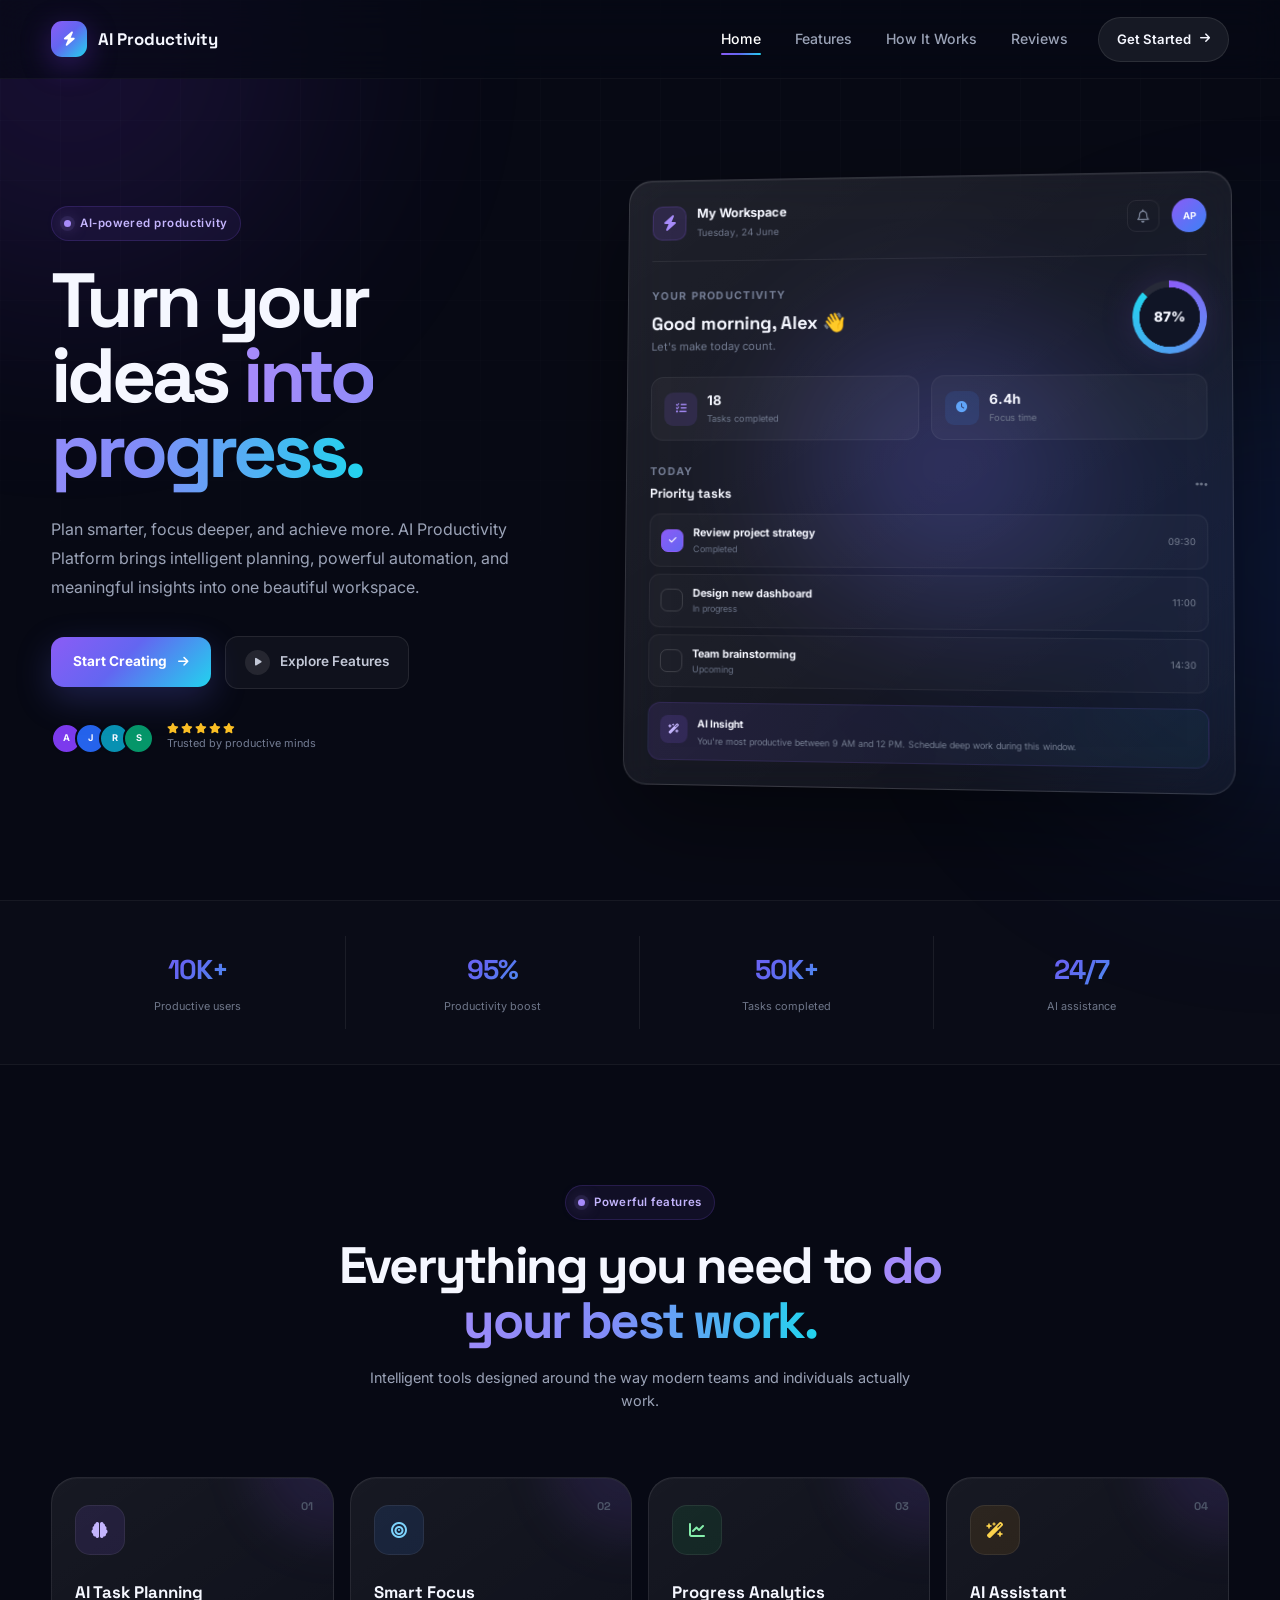
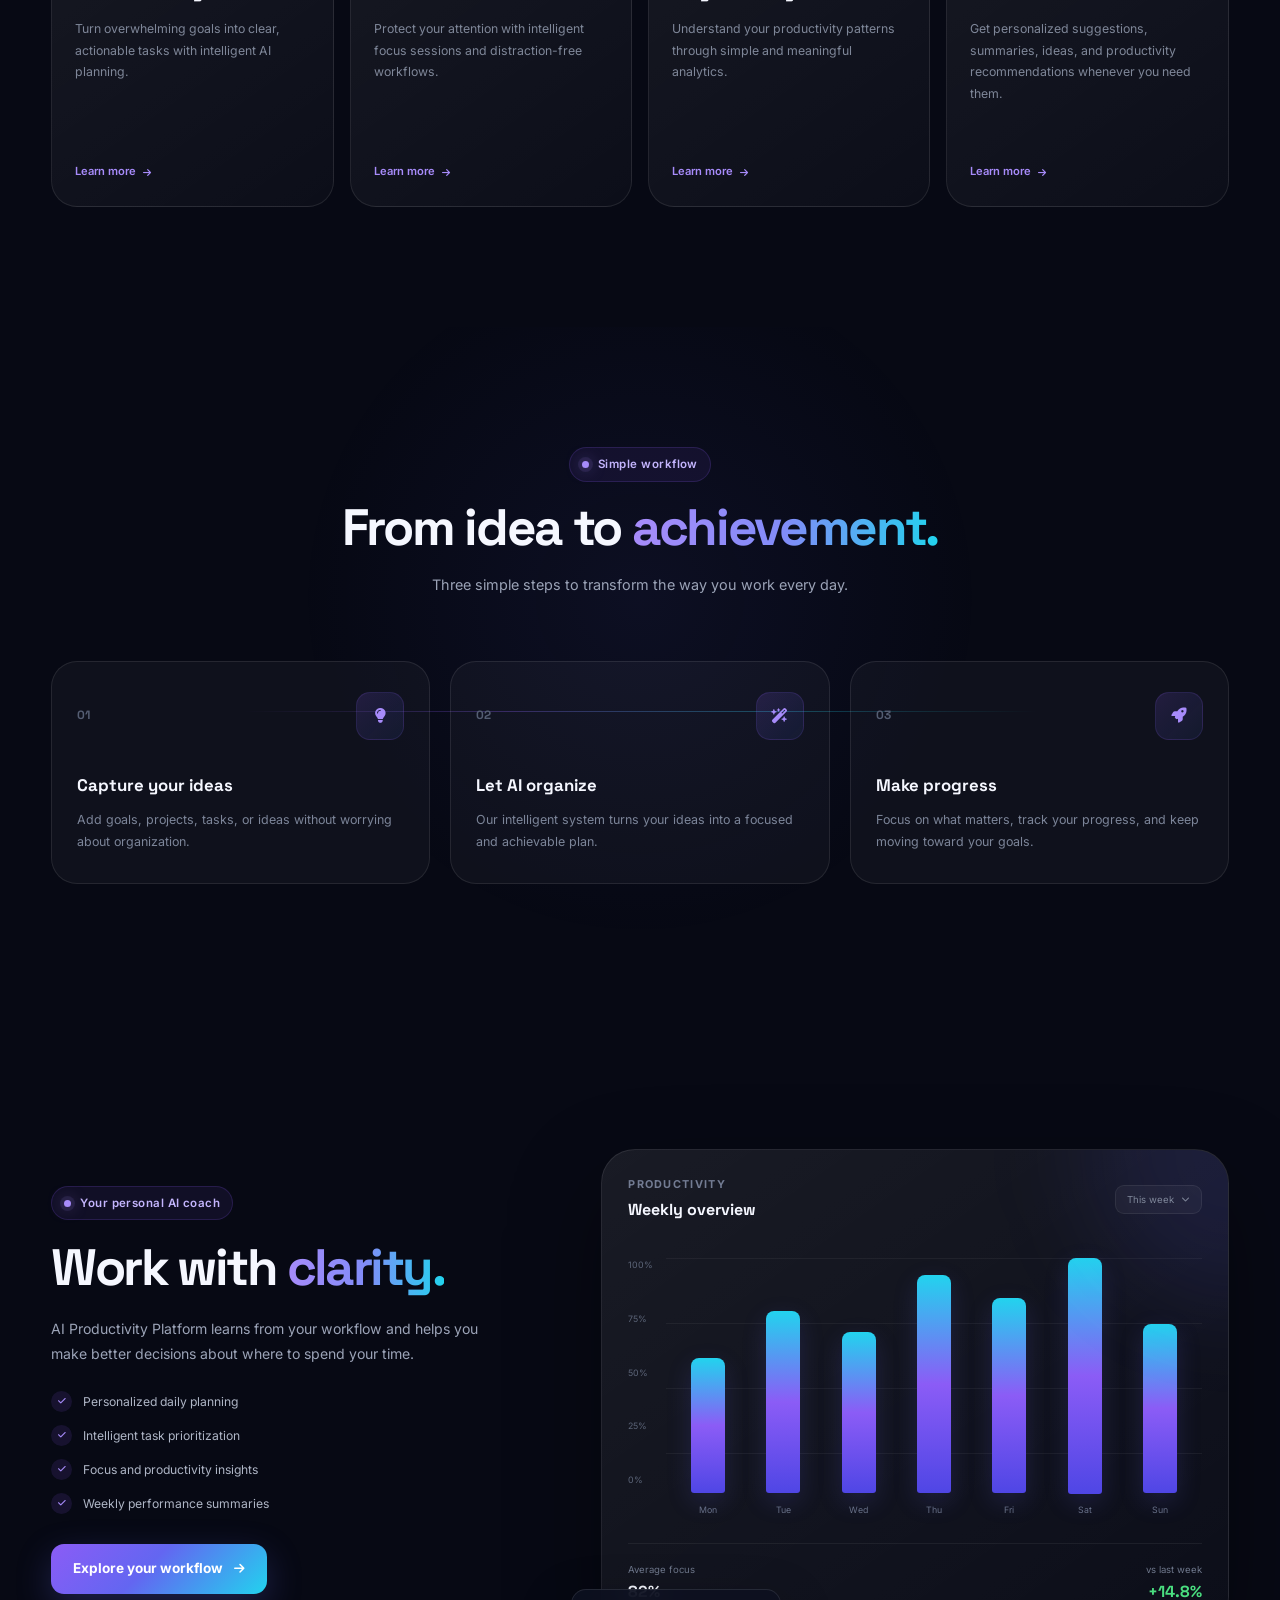
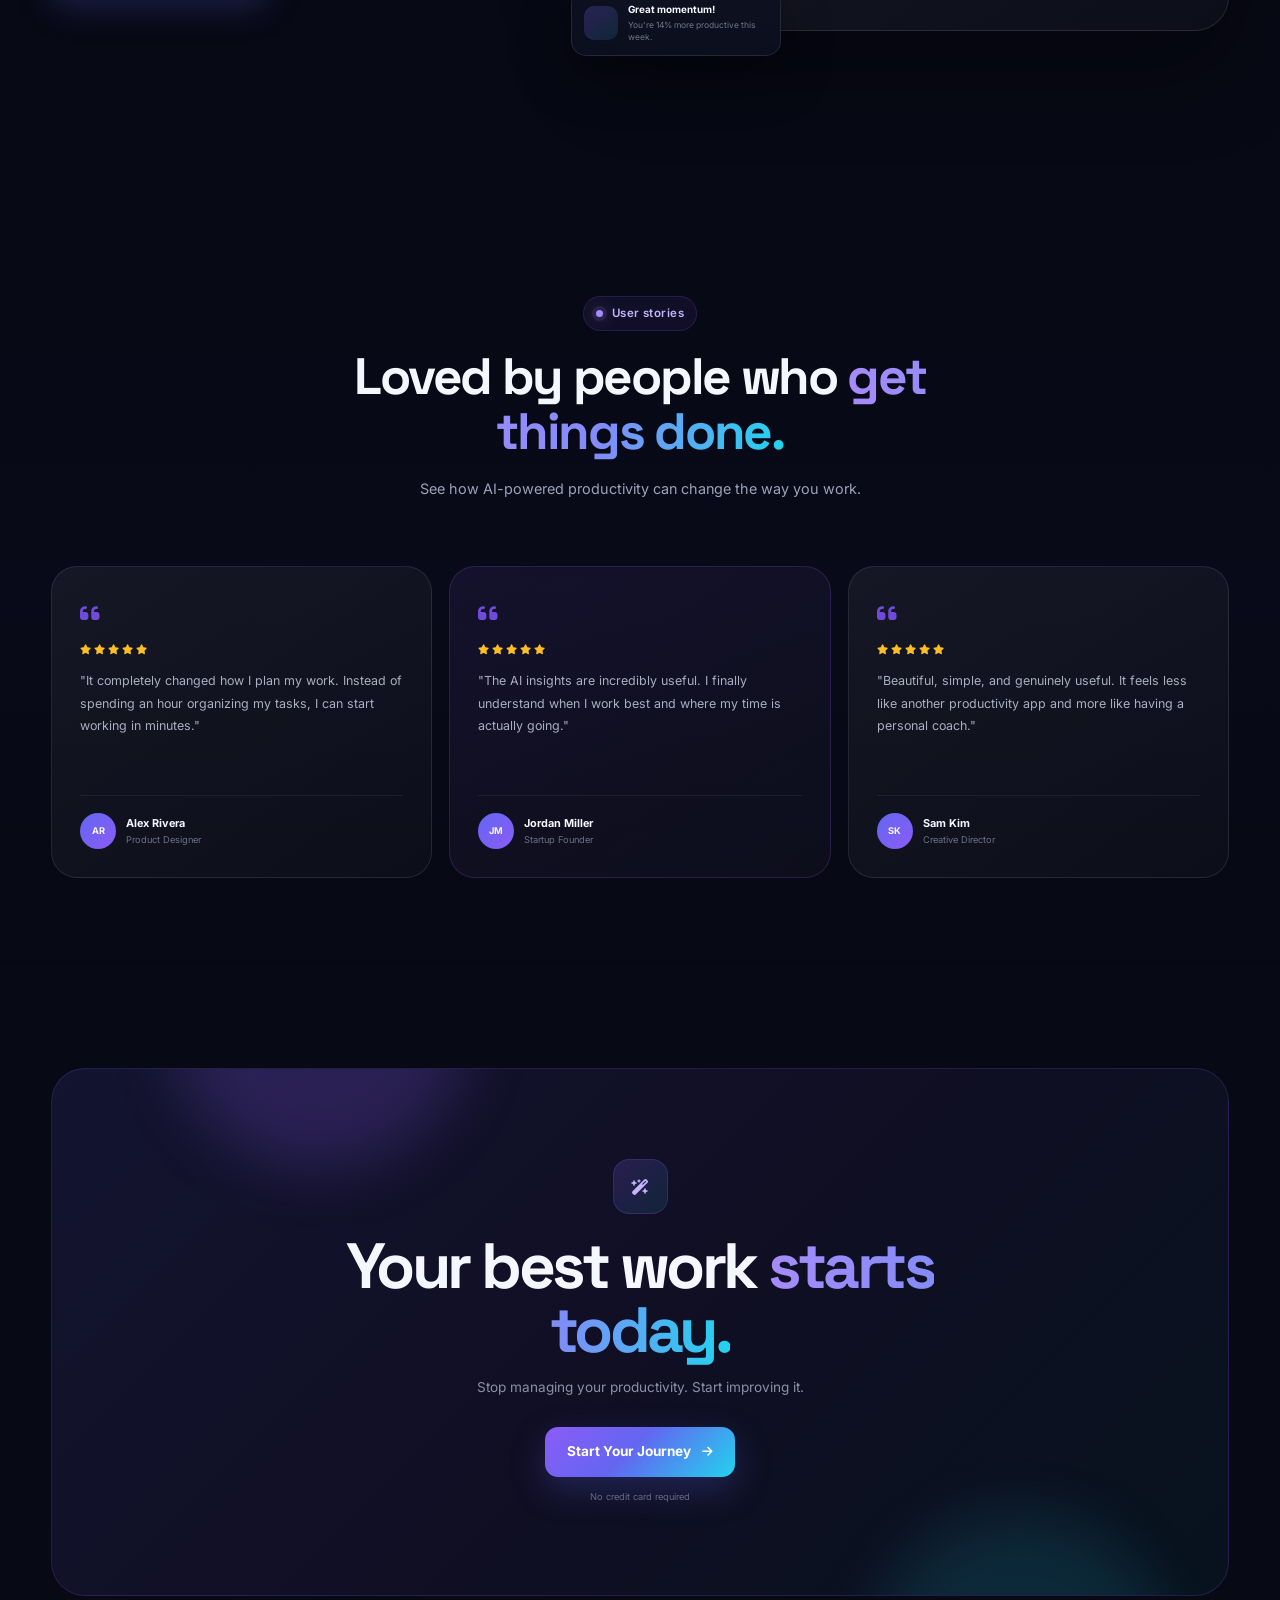
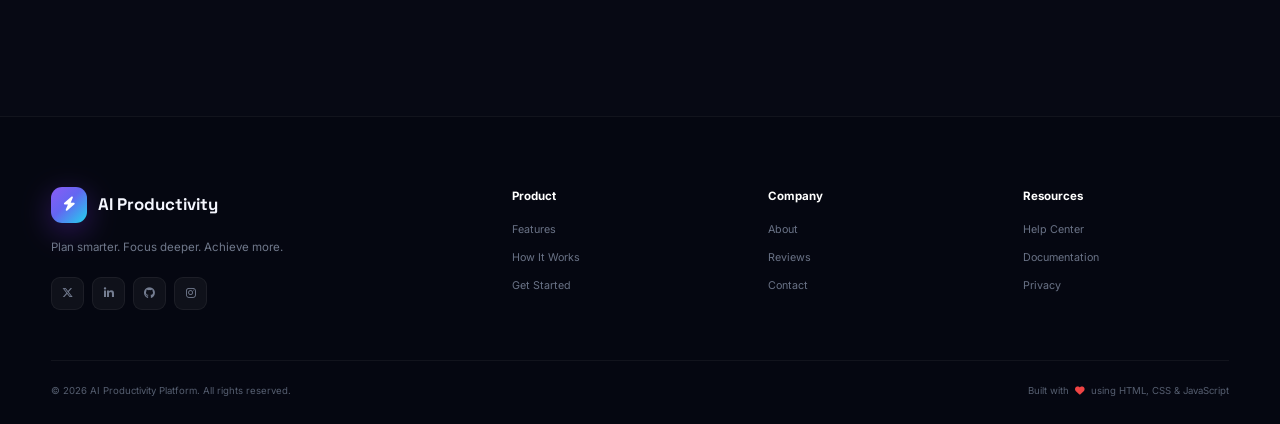
==== index.html @ 750c4e11 "Add files via upload" ====
<!DOCTYPE html>
<html lang="en">
<head>
    <meta charset="UTF-8">

    <meta name="viewport" content="width=device-width, initial-scale=1.0">

    <meta
        name="description"
        content="AI Productivity Platform — plan smarter, focus deeper, and achieve more with intelligent productivity tools."
    >

    <meta name="theme-color" content="#080b18">

    <title>AI Productivity Platform | Work Smarter</title>

    <!-- Google Font -->
    <link rel="preconnect" href="https://fonts.googleapis.com">
    <link rel="preconnect" href="https://fonts.gstatic.com" crossorigin>

    <link
        href="https://fonts.googleapis.com/css2?family=Inter:wght@400;500;600;700;800&family=Space+Grotesk:wght@400;500;600;700&display=swap"
        rel="stylesheet"
    >

    <!-- Font Awesome Icons -->
    <link
        rel="stylesheet"
        href="https://cdnjs.cloudflare.com/ajax/libs/font-awesome/6.5.2/css/all.min.css"
    >

    <!-- Main CSS -->
    <link rel="stylesheet" href="style.css">
</head>

<body>

    <!-- ============================= -->
    <!-- BACKGROUND EFFECTS -->
    <!-- ============================= -->

    <div class="background-glow glow-one"></div>
    <div class="background-glow glow-two"></div>
    <div class="background-grid"></div>


    <!-- ============================= -->
    <!-- NAVIGATION -->
    <!-- ============================= -->

    <header class="header">

        <nav class="navbar container">

            <!-- Logo -->
            <a href="#home" class="logo">
                <span class="logo-icon">
                    <i class="fa-solid fa-bolt"></i>
                </span>

                <span>AI Productivity</span>
            </a>


            <!-- Desktop Navigation -->
            <ul class="nav-links">

                <li>
                    <a href="#home" class="active">Home</a>
                </li>

                <li>
                    <a href="#features">Features</a>
                </li>

                <li>
                    <a href="#how-it-works">How It Works</a>
                </li>

                <li>
                    <a href="#reviews">Reviews</a>
                </li>

            </ul>


            <!-- Navigation Button -->
            <a href="#start" class="nav-button">
                Get Started
                <i class="fa-solid fa-arrow-right"></i>
            </a>


            <!-- Mobile Menu Button -->
            <button
                class="menu-toggle"
                id="menu-toggle"
                aria-label="Open navigation menu"
            >
                <i class="fa-solid fa-bars"></i>
            </button>

        </nav>

    </header>



    <!-- ============================= -->
    <!-- MOBILE NAVIGATION -->
    <!-- ============================= -->

    <div class="mobile-menu" id="mobile-menu">

        <a href="#home">Home</a>

        <a href="#features">Features</a>

        <a href="#how-it-works">How It Works</a>

        <a href="#reviews">Reviews</a>

        <a href="auth.html">
              Get Started
        </a>
    </div>



    <!-- ============================= -->
    <!-- MAIN CONTENT -->
    <!-- ============================= -->

    <main>


        <!-- ============================= -->
        <!-- HERO SECTION -->
        <!-- ============================= -->

        <section class="hero section" id="home">

            <div class="container hero-container">


                <!-- Hero Text -->
                <div class="hero-content">

                    <div class="eyebrow">

                        <span class="eyebrow-dot"></span>

                        AI-powered productivity

                    </div>


                    <h1>

                        Turn your ideas

                        <span class="gradient-text">
                            into progress.
                        </span>

                    </h1>


                    <p class="hero-description">

                        Plan smarter, focus deeper, and achieve more.
                        AI Productivity Platform brings intelligent planning,
                        powerful automation, and meaningful insights into
                        one beautiful workspace.

                    </p>


                    <!-- Hero Buttons -->
                    <div class="hero-buttons">

                        <a href="#start" class="primary-button">

                            Start Creating

                            <i class="fa-solid fa-arrow-right"></i>

                        </a>


                        <a href="#features" class="secondary-button">

                            <span class="play-icon">
                                <i class="fa-solid fa-play"></i>
                            </span>

                            Explore Features

                        </a>

                    </div>


                    <!-- Trust -->
                    <div class="hero-trust">

                        <div class="avatar-stack">

                            <div class="avatar avatar-one">
                                A
                            </div>

                            <div class="avatar avatar-two">
                                J
                            </div>

                            <div class="avatar avatar-three">
                                R
                            </div>

                            <div class="avatar avatar-four">
                                S
                            </div>

                        </div>


                        <div class="trust-text">

                            <div class="stars">

                                <i class="fa-solid fa-star"></i>
                                <i class="fa-solid fa-star"></i>
                                <i class="fa-solid fa-star"></i>
                                <i class="fa-solid fa-star"></i>
                                <i class="fa-solid fa-star"></i>

                            </div>

                            <span>
                                Trusted by productive minds
                            </span>

                        </div>

                    </div>

                </div>



                <!-- ============================= -->
                <!-- HERO DASHBOARD -->
                <!-- ============================= -->

                <div class="hero-visual">

                    <div class="dashboard-glow"></div>


                    <div class="dashboard-card">


                        <!-- Dashboard Top -->
                        <div class="dashboard-top">

                            <div class="dashboard-brand">

                                <div class="mini-logo">
                                    <i class="fa-solid fa-bolt"></i>
                                </div>

                                <div>

                                    <strong>
                                        My Workspace
                                    </strong>

                                    <span>
                                        Tuesday, 24 June
                                    </span>

                                </div>

                            </div>


                            <div class="dashboard-actions">

                                <button aria-label="Notifications">
                                    <i class="fa-regular fa-bell"></i>
                                </button>

                                <div class="profile-circle">
                                    AP
                                </div>

                            </div>

                        </div>



                        <!-- Dashboard Welcome -->
                        <div class="dashboard-welcome">

                            <div>

                                <span class="small-label">
                                    YOUR PRODUCTIVITY
                                </span>

                                <h3>
                                    Good morning, Alex 👋
                                </h3>

                                <p>
                                    Let's make today count.
                                </p>

                            </div>


                            <div class="productivity-score">

                                <div class="score-ring">

                                    <span>
                                        87%
                                    </span>

                                </div>

                            </div>

                        </div>



                        <!-- Dashboard Stats -->
                        <div class="dashboard-stats">

                            <div class="dashboard-stat">

                                <span class="stat-icon purple">
                                    <i class="fa-solid fa-list-check"></i>
                                </span>

                                <div>

                                    <strong>18</strong>

                                    <span>
                                        Tasks completed
                                    </span>

                                </div>

                            </div>


                            <div class="dashboard-stat">

                                <span class="stat-icon blue">
                                    <i class="fa-solid fa-clock"></i>
                                </span>

                                <div>

                                    <strong>6.4h</strong>

                                    <span>
                                        Focus time
                                    </span>

                                </div>

                            </div>

                        </div>



                        <!-- Tasks -->
                        <div class="dashboard-section-header">

                            <div>

                                <span class="small-label">
                                    TODAY
                                </span>

                                <h4>
                                    Priority tasks
                                </h4>

                            </div>

                            <button class="more-button">
                                <i class="fa-solid fa-ellipsis"></i>
                            </button>

                        </div>


                        <div class="task-list">


                            <!-- Task 1 -->
                            <div class="task-item completed">

                                <span class="task-check">
                                    <i class="fa-solid fa-check"></i>
                                </span>

                                <div class="task-info">

                                    <strong>
                                        Review project strategy
                                    </strong>

                                    <span>
                                        Completed
                                    </span>

                                </div>

                                <span class="task-time">
                                    09:30
                                </span>

                            </div>


                            <!-- Task 2 -->
                            <div class="task-item">

                                <span class="task-check">
                                    <i class="fa-solid fa-check"></i>
                                </span>

                                <div class="task-info">

                                    <strong>
                                        Design new dashboard
                                    </strong>

                                    <span>
                                        In progress
                                    </span>

                                </div>

                                <span class="task-time">
                                    11:00
                                </span>

                            </div>


                            <!-- Task 3 -->
                            <div class="task-item">

                                <span class="task-check">
                                    <i class="fa-solid fa-check"></i>
                                </span>

                                <div class="task-info">

                                    <strong>
                                        Team brainstorming
                                    </strong>

                                    <span>
                                        Upcoming
                                    </span>

                                </div>

                                <span class="task-time">
                                    14:30
                                </span>

                            </div>


                        </div>



                        <!-- AI Insight -->
                        <div class="ai-insight">

                            <div class="ai-icon">
                                <i class="fa-solid fa-wand-magic-sparkles"></i>
                            </div>

                            <div>

                                <strong>
                                    AI Insight
                                </strong>

                                <p>
                                    You're most productive between
                                    9 AM and 12 PM. Schedule deep work
                                    during this window.
                                </p>

                            </div>

                        </div>


                    </div>

                </div>

            </div>

        </section>



        <!-- ============================= -->
        <!-- STATS SECTION -->
        <!-- ============================= -->

        <section class="stats-section">

            <div class="container stats-grid">


                <div class="stat-box">

                    <strong>
                        10K+
                    </strong>

                    <span>
                        Productive users
                    </span>

                </div>


                <div class="stat-box">

                    <strong>
                        95%
                    </strong>

                    <span>
                        Productivity boost
                    </span>

                </div>


                <div class="stat-box">

                    <strong>
                        50K+
                    </strong>

                    <span>
                        Tasks completed
                    </span>

                </div>


                <div class="stat-box">

                    <strong>
                        24/7
                    </strong>

                    <span>
                        AI assistance
                    </span>

                </div>


            </div>

        </section>



        <!-- ============================= -->
        <!-- FEATURES SECTION -->
        <!-- ============================= -->

        <section class="features section" id="features">

            <div class="container">


                <!-- Section Heading -->
                <div class="section-heading">

                    <div class="eyebrow centered">

                        <span class="eyebrow-dot"></span>

                        Powerful features

                    </div>


                    <h2>
                        Everything you need to
                        <span class="gradient-text">
                            do your best work.
                        </span>
                    </h2>


                    <p>
                        Intelligent tools designed around the way
                        modern teams and individuals actually work.
                    </p>

                </div>



                <!-- Feature Cards -->
                <div class="features-grid">


                    <!-- Feature 1 -->
                    <article class="feature-card featured-card">

                        <div class="feature-number">
                            01
                        </div>

                        <div class="feature-icon purple-icon">
                            <i class="fa-solid fa-brain"></i>
                        </div>

                        <h3>
                            AI Task Planning
                        </h3>

                        <p>
                            Turn overwhelming goals into clear,
                            actionable tasks with intelligent AI
                            planning.
                        </p>

                        <a href="#start" class="feature-link">

                            Learn more

                            <i class="fa-solid fa-arrow-right"></i>

                        </a>

                    </article>



                    <!-- Feature 2 -->
                    <article class="feature-card">

                        <div class="feature-number">
                            02
                        </div>

                        <div class="feature-icon blue-icon">
                            <i class="fa-solid fa-bullseye"></i>
                        </div>

                        <h3>
                            Smart Focus
                        </h3>

                        <p>
                            Protect your attention with intelligent
                            focus sessions and distraction-free
                            workflows.
                        </p>

                        <a href="#start" class="feature-link">

                            Learn more

                            <i class="fa-solid fa-arrow-right"></i>

                        </a>

                    </article>



                    <!-- Feature 3 -->
                    <article class="feature-card">

                        <div class="feature-number">
                            03
                        </div>

                        <div class="feature-icon green-icon">
                            <i class="fa-solid fa-chart-line"></i>
                        </div>

                        <h3>
                            Progress Analytics
                        </h3>

                        <p>
                            Understand your productivity patterns
                            through simple and meaningful analytics.
                        </p>

                        <a href="#start" class="feature-link">

                            Learn more

                            <i class="fa-solid fa-arrow-right"></i>

                        </a>

                    </article>



                    <!-- Feature 4 -->
                    <article class="feature-card">

                        <div class="feature-number">
                            04
                        </div>

                        <div class="feature-icon orange-icon">
                            <i class="fa-solid fa-wand-magic-sparkles"></i>
                        </div>

                        <h3>
                            AI Assistant
                        </h3>

                        <p>
                            Get personalized suggestions, summaries,
                            ideas, and productivity recommendations
                            whenever you need them.
                        </p>

                        <a href="#start" class="feature-link">

                            Learn more

                            <i class="fa-solid fa-arrow-right"></i>

                        </a>

                    </article>


                </div>

            </div>

        </section>



        <!-- ============================= -->
        <!-- HOW IT WORKS -->
        <!-- ============================= -->

        <section class="how-it-works section" id="how-it-works">

            <div class="container">


                <div class="section-heading">

                    <div class="eyebrow centered">

                        <span class="eyebrow-dot"></span>

                        Simple workflow

                    </div>


                    <h2>
                        From idea to
                        <span class="gradient-text">
                            achievement.
                        </span>
                    </h2>


                    <p>
                        Three simple steps to transform the way
                        you work every day.
                    </p>

                </div>



                <div class="steps-grid">


                    <!-- Step 1 -->
                    <div class="step-card">

                        <div class="step-top">

                            <span class="step-number">
                                01
                            </span>

                            <div class="step-icon">
                                <i class="fa-solid fa-lightbulb"></i>
                            </div>

                        </div>

                        <h3>
                            Capture your ideas
                        </h3>

                        <p>
                            Add goals, projects, tasks, or ideas
                            without worrying about organization.
                        </p>

                    </div>



                    <!-- Step 2 -->
                    <div class="step-card">

                        <div class="step-top">

                            <span class="step-number">
                                02
                            </span>

                            <div class="step-icon">
                                <i class="fa-solid fa-wand-magic-sparkles"></i>
                            </div>

                        </div>

                        <h3>
                            Let AI organize
                        </h3>

                        <p>
                            Our intelligent system turns your ideas
                            into a focused and achievable plan.
                        </p>

                    </div>



                    <!-- Step 3 -->
                    <div class="step-card">

                        <div class="step-top">

                            <span class="step-number">
                                03
                            </span>

                            <div class="step-icon">
                                <i class="fa-solid fa-rocket"></i>
                            </div>

                        </div>

                        <h3>
                            Make progress
                        </h3>

                        <p>
                            Focus on what matters, track your progress,
                            and keep moving toward your goals.
                        </p>

                    </div>


                </div>

            </div>

        </section>



        <!-- ============================= -->
        <!-- PRODUCTIVITY SHOWCASE -->
        <!-- ============================= -->

        <section class="showcase section">

            <div class="container showcase-container">


                <!-- Showcase Text -->
                <div class="showcase-content">

                    <div class="eyebrow">

                        <span class="eyebrow-dot"></span>

                        Your personal AI coach

                    </div>


                    <h2>
                        Work with
                        <span class="gradient-text">
                            clarity.
                        </span>
                    </h2>


                    <p>
                        AI Productivity Platform learns from your
                        workflow and helps you make better decisions
                        about where to spend your time.
                    </p>


                    <ul class="check-list">

                        <li>

                            <span>
                                <i class="fa-solid fa-check"></i>
                            </span>

                            Personalized daily planning

                        </li>


                        <li>

                            <span>
                                <i class="fa-solid fa-check"></i>
                            </span>

                            Intelligent task prioritization

                        </li>


                        <li>

                            <span>
                                <i class="fa-solid fa-check"></i>
                            </span>

                            Focus and productivity insights

                        </li>


                        <li>

                            <span>
                                <i class="fa-solid fa-check"></i>
                            </span>

                            Weekly performance summaries

                        </li>

                    </ul>


                    <a href="#start" class="primary-button">

                        Explore your workflow

                        <i class="fa-solid fa-arrow-right"></i>

                    </a>

                </div>



                <!-- Showcase Visual -->
                <div class="showcase-visual">

                    <div class="analytics-card">


                        <div class="analytics-header">

                            <div>

                                <span class="small-label">
                                    PRODUCTIVITY
                                </span>

                                <h3>
                                    Weekly overview
                                </h3>

                            </div>

                            <button class="period-button">
                                This week
                                <i class="fa-solid fa-chevron-down"></i>
                            </button>

                        </div>


                        <!-- Chart -->
                        <div class="chart">

                            <div class="chart-labels">

                                <span>100%</span>
                                <span>75%</span>
                                <span>50%</span>
                                <span>25%</span>
                                <span>0%</span>

                            </div>


                            <div class="chart-area">

                                <div class="chart-grid-line"></div>
                                <div class="chart-grid-line"></div>
                                <div class="chart-grid-line"></div>
                                <div class="chart-grid-line"></div>


                                <div class="chart-bars">

                                    <div class="bar-wrapper">

                                        <div class="bar bar-1"></div>

                                        <span>
                                            Mon
                                        </span>

                                    </div>


                                    <div class="bar-wrapper">

                                        <div class="bar bar-2"></div>

                                        <span>
                                            Tue
                                        </span>

                                    </div>


                                    <div class="bar-wrapper">

                                        <div class="bar bar-3"></div>

                                        <span>
                                            Wed
                                        </span>

                                    </div>


                                    <div class="bar-wrapper">

                                        <div class="bar bar-4"></div>

                                        <span>
                                            Thu
                                        </span>

                                    </div>


                                    <div class="bar-wrapper">

                                        <div class="bar bar-5"></div>

                                        <span>
                                            Fri
                                        </span>

                                    </div>


                                    <div class="bar-wrapper">

                                        <div class="bar bar-6"></div>

                                        <span>
                                            Sat
                                        </span>

                                    </div>


                                    <div class="bar-wrapper">

                                        <div class="bar bar-7"></div>

                                        <span>
                                            Sun
                                        </span>

                                    </div>

                                </div>

                            </div>

                        </div>


                        <!-- Analytics Footer -->
                        <div class="analytics-footer">

                            <div>

                                <span>
                                    Average focus
                                </span>

                                <strong>
                                    82%
                                </strong>

                            </div>


                            <div>

                                <span>
                                    vs last week
                                </span>

                                <strong class="positive">
                                    +14.8%
                                </strong>

                            </div>

                        </div>

                    </div>


                    <!-- Floating AI Card -->
                    <div class="floating-ai-card">

                        <div class="floating-ai-icon">

                            <i class="fa-solid fa-sparkles"></i>

                        </div>

                        <div>

                            <strong>
                                Great momentum!
                            </strong>

                            <span>
                                You're 14% more productive
                                this week.
                            </span>

                        </div>

                    </div>

                </div>

            </div>

        </section>



        <!-- ============================= -->
        <!-- TESTIMONIALS -->
        <!-- ============================= -->

        <section class="reviews section" id="reviews">

            <div class="container">


                <div class="section-heading">

                    <div class="eyebrow centered">

                        <span class="eyebrow-dot"></span>

                        User stories

                    </div>


                    <h2>
                        Loved by people who
                        <span class="gradient-text">
                            get things done.
                        </span>
                    </h2>


                    <p>
                        See how AI-powered productivity can change
                        the way you work.
                    </p>

                </div>



                <div class="reviews-grid">


                    <!-- Review 1 -->
                    <article class="review-card">

                        <div class="quote-icon">
                            <i class="fa-solid fa-quote-left"></i>
                        </div>


                        <div class="review-stars">

                            <i class="fa-solid fa-star"></i>
                            <i class="fa-solid fa-star"></i>
                            <i class="fa-solid fa-star"></i>
                            <i class="fa-solid fa-star"></i>
                            <i class="fa-solid fa-star"></i>

                        </div>


                        <p class="review-text">

                            "It completely changed how I plan my
                            work. Instead of spending an hour organizing
                            my tasks, I can start working in minutes."

                        </p>


                        <div class="review-author">

                            <div class="author-avatar">
                                AR
                            </div>

                            <div>

                                <strong>
                                    Alex Rivera
                                </strong>

                                <span>
                                    Product Designer
                                </span>

                            </div>

                        </div>

                    </article>



                    <!-- Review 2 -->
                    <article class="review-card featured-review">

                        <div class="quote-icon">
                            <i class="fa-solid fa-quote-left"></i>
                        </div>


                        <div class="review-stars">

                            <i class="fa-solid fa-star"></i>
                            <i class="fa-solid fa-star"></i>
                            <i class="fa-solid fa-star"></i>
                            <i class="fa-solid fa-star"></i>
                            <i class="fa-solid fa-star"></i>

                        </div>


                        <p class="review-text">

                            "The AI insights are incredibly useful.
                            I finally understand when I work best
                            and where my time is actually going."

                        </p>


                        <div class="review-author">

                            <div class="author-avatar">
                                JM
                            </div>

                            <div>

                                <strong>
                                    Jordan Miller
                                </strong>

                                <span>
                                    Startup Founder
                                </span>

                            </div>

                        </div>

                    </article>



                    <!-- Review 3 -->
                    <article class="review-card">

                        <div class="quote-icon">
                            <i class="fa-solid fa-quote-left"></i>
                        </div>


                        <div class="review-stars">

                            <i class="fa-solid fa-star"></i>
                            <i class="fa-solid fa-star"></i>
                            <i class="fa-solid fa-star"></i>
                            <i class="fa-solid fa-star"></i>
                            <i class="fa-solid fa-star"></i>

                        </div>


                        <p class="review-text">

                            "Beautiful, simple, and genuinely useful.
                            It feels less like another productivity
                            app and more like having a personal coach."

                        </p>


                        <div class="review-author">

                            <div class="author-avatar">
                                SK
                            </div>

                            <div>

                                <strong>
                                    Sam Kim
                                </strong>

                                <span>
                                    Creative Director
                                </span>

                            </div>

                        </div>

                    </article>


                </div>

            </div>

        </section>



        <!-- ============================= -->
        <!-- CTA SECTION -->
        <!-- ============================= -->

        <section class="cta section" id="start">

            <div class="container">

                <div class="cta-card">


                    <div class="cta-glow"></div>


                    <div class="cta-content">

                        <div class="cta-icon">

                            <i class="fa-solid fa-wand-magic-sparkles"></i>

                        </div>


                        <h2>
                            Your best work
                            <span class="gradient-text">
                                starts today.
                            </span>
                        </h2>


                        <p>
                            Stop managing your productivity.
                            Start improving it.
                        </p>


                        <a href="#home" class="primary-button cta-button">

                            Start Your Journey

                            <i class="fa-solid fa-arrow-right"></i>

                        </a>


                        <span class="cta-note">
                            No credit card required
                        </span>

                    </div>

                </div>

            </div>

        </section>


    </main>



    <!-- ============================= -->
    <!-- FOOTER -->
    <!-- ============================= -->

    <footer class="footer">

        <div class="container">


            <div class="footer-main">


                <!-- Footer Brand -->
                <div class="footer-brand">

                    <a href="#home" class="logo">

                        <span class="logo-icon">
                            <i class="fa-solid fa-bolt"></i>
                        </span>

                        <span>
                            AI Productivity
                        </span>

                    </a>


                    <p>
                        Plan smarter. Focus deeper.
                        Achieve more.
                    </p>


                    <div class="social-links">

                        <a href="#" aria-label="Twitter">
                            <i class="fa-brands fa-x-twitter"></i>
                        </a>

                        <a href="#" aria-label="LinkedIn">
                            <i class="fa-brands fa-linkedin-in"></i>
                        </a>

                        <a href="#" aria-label="GitHub">
                            <i class="fa-brands fa-github"></i>
                        </a>

                        <a href="#" aria-label="Instagram">
                            <i class="fa-brands fa-instagram"></i>
                        </a>

                    </div>

                </div>



                <!-- Footer Links -->
                <div class="footer-links-column">

                    <h4>
                        Product
                    </h4>

                    <a href="#features">
                        Features
                    </a>

                    <a href="#how-it-works">
                        How It Works
                    </a>

                    <a href="#start">
                        Get Started
                    </a>

                </div>



                <div class="footer-links-column">

                    <h4>
                        Company
                    </h4>

                    <a href="#home">
                        About
                    </a>

                    <a href="#reviews">
                        Reviews
                    </a>

                    <a href="#start">
                        Contact
                    </a>

                </div>



                <div class="footer-links-column">

                    <h4>
                        Resources
                    </h4>

                    <a href="#start">
                        Help Center
                    </a>

                    <a href="#start">
                        Documentation
                    </a>

                    <a href="#start">
                        Privacy
                    </a>

                </div>


            </div>



            <!-- Footer Bottom -->
            <div class="footer-bottom">

                <p>
                    © 2026 AI Productivity Platform.
                    All rights reserved.
                </p>


                <div>

                    <span>
                        Built with
                    </span>

                    <i class="fa-solid fa-heart"></i>

                    <span>
                        using HTML, CSS & JavaScript
                    </span>

                </div>

            </div>

        </div>

    </footer>



    <!-- ============================= -->
    <!-- JAVASCRIPT -->
    <!-- ============================= -->

    <script src="script.js"></script>

</body>
</html>
---- style.css ----
/* =========================================================
   AI PRODUCTIVITY PLATFORM
   MAIN STYLESHEET
   ========================================================= */


/* =========================================================
   1. ROOT VARIABLES
   ========================================================= */

:root {
    --bg: #070914;
    --bg-soft: #0b0f1d;
    --card: rgba(255, 255, 255, 0.055);
    --card-hover: rgba(255, 255, 255, 0.085);

    --white: #ffffff;
    --text: #f5f7ff;
    --muted: #9ba3b7;
    --muted-light: #c3c8d7;

    --purple: #8b5cf6;
    --purple-light: #a78bfa;
    --blue: #3b82f6;
    --cyan: #22d3ee;
    --green: #22c55e;
    --orange: #f59e0b;

    --border: rgba(255, 255, 255, 0.09);
    --border-light: rgba(255, 255, 255, 0.14);

    --gradient:
        linear-gradient(
            135deg,
            #8b5cf6 0%,
            #6366f1 45%,
            #22d3ee 100%
        );

    --container: 1180px;

    --radius-sm: 12px;
    --radius-md: 18px;
    --radius-lg: 26px;
    --radius-xl: 34px;

    --shadow:
        0 25px 80px rgba(0, 0, 0, 0.35);

    --transition: 0.3s ease;
}


/* =========================================================
   2. RESET
   ========================================================= */

* {
    margin: 0;
    padding: 0;
    box-sizing: border-box;
}

html {
    scroll-behavior: smooth;
}

body {
    font-family: "Inter", sans-serif;
    background: var(--bg);
    color: var(--text);
    line-height: 1.6;
    overflow-x: hidden;
}

body,
button,
a {
    -webkit-font-smoothing: antialiased;
}

button,
input,
textarea {
    font-family: inherit;
}

button {
    border: none;
    cursor: pointer;
}

a {
    color: inherit;
    text-decoration: none;
}

ul {
    list-style: none;
}

img {
    max-width: 100%;
    display: block;
}


/* =========================================================
   3. GLOBAL
   ========================================================= */

.container {
    width: min(92%, var(--container));
    margin-inline: auto;
}

.section {
    padding: 120px 0;
    position: relative;
}

.gradient-text {
    background: linear-gradient(
        90deg,
        #a78bfa,
        #818cf8,
        #22d3ee
    );

    -webkit-background-clip: text;
    background-clip: text;
    color: transparent;
}

.small-label {
    display: block;
    color: #737c93;
    font-size: 0.68rem;
    font-weight: 700;
    letter-spacing: 0.12em;
    text-transform: uppercase;
}


/* =========================================================
   4. BACKGROUND
   ========================================================= */

.background-grid {
    position: fixed;
    inset: 0;
    z-index: -4;
    pointer-events: none;

    background-image:
        linear-gradient(
            rgba(255, 255, 255, 0.018) 1px,
            transparent 1px
        ),
        linear-gradient(
            90deg,
            rgba(255, 255, 255, 0.018) 1px,
            transparent 1px
        );

    background-size: 60px 60px;

    mask-image: linear-gradient(
        to bottom,
        black,
        transparent 85%
    );
}

.background-glow {
    position: fixed;
    width: 500px;
    height: 500px;
    border-radius: 50%;
    filter: blur(120px);
    opacity: 0.14;
    pointer-events: none;
    z-index: -3;
}

.glow-one {
    top: -200px;
    left: -180px;
    background: #7c3aed;
}

.glow-two {
    top: 35%;
    right: -250px;
    background: #2563eb;
}


/* =========================================================
   5. HEADER / NAVBAR
   ========================================================= */

.header {
    position: fixed;
    top: 0;
    left: 0;
    width: 100%;
    z-index: 1000;

    background: rgba(7, 9, 20, 0.7);
    backdrop-filter: blur(18px);
    -webkit-backdrop-filter: blur(18px);

    border-bottom: 1px solid rgba(255, 255, 255, 0.04);
}

.navbar {
    min-height: 78px;

    display: flex;
    align-items: center;
    justify-content: space-between;

    gap: 30px;
}


/* Logo */

.logo {
    display: inline-flex;
    align-items: center;
    gap: 11px;

    font-family: "Space Grotesk", sans-serif;
    font-weight: 700;
    font-size: 1.05rem;

    white-space: nowrap;
}

.logo-icon {
    width: 36px;
    height: 36px;

    display: grid;
    place-items: center;

    border-radius: 11px;

    background: var(--gradient);

    box-shadow:
        0 8px 30px rgba(124, 58, 237, 0.35);
}

.logo-icon i {
    color: white;
    font-size: 0.9rem;
}


/* Desktop links */

.nav-links {
    display: flex;
    align-items: center;
    gap: 34px;
    margin-left: auto;
}

.nav-links a {
    position: relative;

    color: var(--muted);
    font-size: 0.88rem;
    font-weight: 500;

    transition: var(--transition);
}

.nav-links a:hover,
.nav-links a.active {
    color: var(--white);
}

.nav-links a::after {
    content: "";

    position: absolute;
    left: 0;
    bottom: -8px;

    width: 0;
    height: 2px;

    border-radius: 20px;

    background: var(--gradient);

    transition: var(--transition);
}

.nav-links a:hover::after,
.nav-links a.active::after {
    width: 100%;
}


/* Navigation button */

.nav-button {
    display: inline-flex;
    align-items: center;
    gap: 9px;

    padding: 11px 18px;

    border-radius: 50px;

    background: rgba(255, 255, 255, 0.07);
    border: 1px solid var(--border);

    font-size: 0.82rem;
    font-weight: 600;

    transition: var(--transition);
}

.nav-button i {
    font-size: 0.72rem;
    transition: var(--transition);
}

.nav-button:hover {
    background: rgba(255, 255, 255, 0.12);
    border-color: var(--border-light);
    transform: translateY(-2px);
}

.nav-button:hover i {
    transform: translateX(3px);
}


/* Mobile menu icon */

.menu-toggle {
    display: none;

    width: 42px;
    height: 42px;

    border-radius: 12px;

    background: rgba(255, 255, 255, 0.06);
    border: 1px solid var(--border);

    color: white;
    font-size: 1rem;
}


/* Mobile menu */

.mobile-menu {
    position: fixed;
    top: 78px;
    left: 0;
    width: 100%;

    display: none;
    flex-direction: column;

    padding: 20px;

    background: rgba(7, 9, 20, 0.96);
    backdrop-filter: blur(20px);

    border-bottom: 1px solid var(--border);

    z-index: 999;
}

.mobile-menu.open {
    display: flex;
}

.mobile-menu a {
    padding: 14px 10px;

    color: var(--muted-light);

    border-bottom: 1px solid rgba(255, 255, 255, 0.05);

    transition: var(--transition);
}

.mobile-menu a:hover {
    color: white;
    padding-left: 15px;
}


/* =========================================================
   6. HERO
   ========================================================= */

.hero {
    min-height: 100vh;

    display: flex;
    align-items: center;

    padding-top: 150px;
    padding-bottom: 90px;
}

.hero-container {
    display: grid;
    grid-template-columns: 0.9fr 1.1fr;

    align-items: center;

    gap: 70px;
}


/* Hero content */

.hero-content {
    position: relative;
    z-index: 2;
}

.eyebrow {
    display: inline-flex;
    align-items: center;
    gap: 9px;

    padding: 7px 12px;

    border-radius: 50px;

    color: #c4b5fd;

    background: rgba(139, 92, 246, 0.08);
    border: 1px solid rgba(139, 92, 246, 0.18);

    font-size: 0.72rem;
    font-weight: 600;

    letter-spacing: 0.04em;

    margin-bottom: 22px;
}

.eyebrow-dot {
    width: 7px;
    height: 7px;

    border-radius: 50%;

    background: #a78bfa;

    box-shadow:
        0 0 0 4px rgba(167, 139, 250, 0.1),
        0 0 15px rgba(167, 139, 250, 0.7);

    animation: pulseDot 2s infinite;
}

@keyframes pulseDot {
    0%,
    100% {
        box-shadow:
            0 0 0 4px rgba(167, 139, 250, 0.1),
            0 0 15px rgba(167, 139, 250, 0.7);
    }

    50% {
        box-shadow:
            0 0 0 8px rgba(167, 139, 250, 0.02),
            0 0 25px rgba(167, 139, 250, 0.9);
    }
}


.hero h1 {
    max-width: 700px;

    font-family: "Space Grotesk", sans-serif;

    font-size: clamp(3.4rem, 6vw, 5.7rem);

    line-height: 0.98;

    letter-spacing: -0.055em;

    margin-bottom: 27px;
}


.hero-description {
    max-width: 600px;

    color: var(--muted);

    font-size: 1rem;

    line-height: 1.8;

    margin-bottom: 34px;
}


/* Hero buttons */

.hero-buttons {
    display: flex;
    align-items: center;
    flex-wrap: wrap;

    gap: 14px;

    margin-bottom: 34px;
}

.primary-button {
    display: inline-flex;
    align-items: center;
    justify-content: center;
    gap: 11px;

    padding: 14px 22px;

    border-radius: 13px;

    color: white;

    background: var(--gradient);

    font-size: 0.85rem;
    font-weight: 700;

    box-shadow:
        0 12px 35px rgba(99, 102, 241, 0.25);

    transition: var(--transition);
}

.primary-button i {
    font-size: 0.75rem;
    transition: var(--transition);
}

.primary-button:hover {
    transform: translateY(-3px);

    box-shadow:
        0 18px 45px rgba(99, 102, 241, 0.4);
}

.primary-button:hover i {
    transform: translateX(4px);
}


.secondary-button {
    display: inline-flex;
    align-items: center;
    gap: 10px;

    padding: 13px 19px;

    border-radius: 13px;

    color: var(--muted-light);

    border: 1px solid var(--border);

    background: rgba(255, 255, 255, 0.035);

    font-size: 0.85rem;
    font-weight: 600;

    transition: var(--transition);
}

.secondary-button:hover {
    color: white;

    background: rgba(255, 255, 255, 0.07);

    border-color: var(--border-light);

    transform: translateY(-3px);
}

.play-icon {
    width: 25px;
    height: 25px;

    display: grid;
    place-items: center;

    border-radius: 50%;

    background: rgba(255, 255, 255, 0.09);
}

.play-icon i {
    font-size: 0.55rem;
    margin-left: 1px;
}


/* Trust */

.hero-trust {
    display: flex;
    align-items: center;
    gap: 13px;
}

.avatar-stack {
    display: flex;
}

.avatar {
    width: 31px;
    height: 31px;

    display: grid;
    place-items: center;

    border-radius: 50%;

    border: 2px solid var(--bg);

    margin-left: -7px;

    font-size: 0.58rem;
    font-weight: 700;
}

.avatar:first-child {
    margin-left: 0;
}

.avatar-one {
    background: #7c3aed;
}

.avatar-two {
    background: #2563eb;
}

.avatar-three {
    background: #0891b2;
}

.avatar-four {
    background: #059669;
}

.trust-text {
    display: flex;
    flex-direction: column;
    gap: 1px;
}

.stars {
    display: flex;
    gap: 2px;

    color: #fbbf24;

    font-size: 0.65rem;
}

.trust-text span {
    color: #737c93;
    font-size: 0.68rem;
}


/* =========================================================
   7. HERO DASHBOARD
   ========================================================= */

.hero-visual {
    position: relative;

    display: flex;
    justify-content: center;

    perspective: 1200px;
}

.dashboard-glow {
    position: absolute;

    width: 75%;
    height: 75%;

    top: 10%;
    left: 15%;

    background:
        radial-gradient(
            circle,
            rgba(99, 102, 241, 0.35),
            transparent 70%
        );

    filter: blur(45px);

    z-index: -1;
}


.dashboard-card {
    width: 100%;
    max-width: 620px;

    padding: 24px;

    border-radius: 24px;

    background:
        linear-gradient(
            145deg,
            rgba(255, 255, 255, 0.09),
            rgba(255, 255, 255, 0.035)
        );

    border: 1px solid rgba(255, 255, 255, 0.13);

    box-shadow:
        0 35px 100px rgba(0, 0, 0, 0.48),
        inset 0 1px 0 rgba(255, 255, 255, 0.07);

    backdrop-filter: blur(20px);

    transform: rotateY(-4deg) rotateX(2deg);

    animation: dashboardFloat 6s ease-in-out infinite;
}

@keyframes dashboardFloat {
    0%,
    100% {
        transform: translateY(0) rotateY(-4deg) rotateX(2deg);
    }

    50% {
        transform: translateY(-10px) rotateY(-4deg) rotateX(2deg);
    }
}


/* Dashboard top */

.dashboard-top {
    display: flex;
    align-items: center;
    justify-content: space-between;

    padding-bottom: 20px;

    border-bottom: 1px solid rgba(255, 255, 255, 0.07);
}

.dashboard-brand {
    display: flex;
    align-items: center;
    gap: 11px;
}

.mini-logo {
    width: 35px;
    height: 35px;

    display: grid;
    place-items: center;

    border-radius: 10px;

    background: rgba(139, 92, 246, 0.15);

    color: #a78bfa;

    border: 1px solid rgba(139, 92, 246, 0.2);
}

.dashboard-brand strong {
    display: block;

    font-size: 0.8rem;
}

.dashboard-brand span {
    display: block;

    color: #6f778b;

    font-size: 0.62rem;
    margin-top: 2px;
}

.dashboard-actions {
    display: flex;
    align-items: center;
    gap: 12px;
}

.dashboard-actions button {
    width: 32px;
    height: 32px;

    display: grid;
    place-items: center;

    color: #7e879c;

    background: transparent;

    border: 1px solid rgba(255, 255, 255, 0.07);

    border-radius: 9px;
}

.profile-circle {
    width: 34px;
    height: 34px;

    display: grid;
    place-items: center;

    border-radius: 50%;

    background: linear-gradient(
        135deg,
        #8b5cf6,
        #3b82f6
    );

    font-size: 0.6rem;
    font-weight: 700;
}


/* Dashboard welcome */

.dashboard-welcome {
    display: flex;
    justify-content: space-between;
    align-items: center;

    padding: 25px 0 20px;
}

.dashboard-welcome h3 {
    font-family: "Space Grotesk", sans-serif;

    font-size: 1.15rem;

    margin-top: 5px;
}

.dashboard-welcome p {
    color: #727b90;
    font-size: 0.7rem;
}


.productivity-score {
    position: relative;
}

.score-ring {
    width: 73px;
    height: 73px;

    display: grid;
    place-items: center;

    border-radius: 50%;

    background:
        radial-gradient(
            circle at center,
            #101526 57%,
            transparent 58%
        ),
        conic-gradient(
            #8b5cf6 0deg,
            #22d3ee 313deg,
            rgba(255,255,255,0.07) 313deg
        );

    box-shadow:
        0 0 35px rgba(139, 92, 246, 0.15);
}

.score-ring span {
    font-size: 0.85rem;
    font-weight: 800;
}


/* Dashboard stats */

.dashboard-stats {
    display: grid;
    grid-template-columns: 1fr 1fr;

    gap: 12px;

    margin-bottom: 23px;
}

.dashboard-stat {
    display: flex;
    align-items: center;
    gap: 10px;

    padding: 13px;

    background: rgba(255, 255, 255, 0.035);

    border: 1px solid rgba(255, 255, 255, 0.06);

    border-radius: 13px;
}

.stat-icon {
    width: 34px;
    height: 34px;

    display: grid;
    place-items: center;

    border-radius: 9px;

    font-size: 0.7rem;
}

.stat-icon.purple {
    color: #a78bfa;
    background: rgba(139, 92, 246, 0.13);
}

.stat-icon.blue {
    color: #60a5fa;
    background: rgba(59, 130, 246, 0.13);
}

.dashboard-stat strong {
    display: block;
    font-size: 0.85rem;
}

.dashboard-stat div span {
    display: block;

    color: #70798d;

    font-size: 0.58rem;
}


/* Dashboard section */

.dashboard-section-header {
    display: flex;
    align-items: center;
    justify-content: space-between;

    margin-bottom: 10px;
}

.dashboard-section-header h4 {
    margin-top: 3px;

    font-family: "Space Grotesk", sans-serif;

    font-size: 0.82rem;
}

.more-button {
    background: transparent;
    color: #6f778a;
}


/* Tasks */

.task-list {
    display: flex;
    flex-direction: column;
    gap: 7px;
}

.task-item {
    display: flex;
    align-items: center;
    gap: 10px;

    padding: 10px 11px;

    border-radius: 11px;

    background: rgba(255, 255, 255, 0.025);

    border: 1px solid rgba(255, 255, 255, 0.05);

    transition: var(--transition);
}

.task-item:hover {
    background: rgba(255, 255, 255, 0.06);

    transform: translateX(3px);
}

.task-check {
    width: 23px;
    height: 23px;

    display: grid;
    place-items: center;

    border-radius: 7px;

    border: 1px solid rgba(255, 255, 255, 0.15);

    color: transparent;

    font-size: 0.55rem;
}

.task-item.completed .task-check {
    color: white;

    border-color: #8b5cf6;

    background: linear-gradient(
        135deg,
        #8b5cf6,
        #6366f1
    );
}

.task-info {
    flex: 1;
}

.task-info strong {
    display: block;

    font-size: 0.68rem;
}

.task-info span {
    display: block;

    color: #697286;

    font-size: 0.56rem;
}

.task-time {
    color: #777f92;
    font-size: 0.58rem;
}


/* AI insight */

.ai-insight {
    display: flex;
    gap: 10px;

    margin-top: 15px;

    padding: 12px;

    border-radius: 13px;

    background:
        linear-gradient(
            100deg,
            rgba(139, 92, 246, 0.12),
            rgba(34, 211, 238, 0.05)
        );

    border: 1px solid rgba(139, 92, 246, 0.13);
}

.ai-icon {
    width: 28px;
    height: 28px;

    flex-shrink: 0;

    display: grid;
    place-items: center;

    border-radius: 8px;

    color: #c4b5fd;

    background: rgba(139, 92, 246, 0.15);

    font-size: 0.65rem;
}

.ai-insight strong {
    display: block;
    font-size: 0.64rem;
}

.ai-insight p {
    color: #757e92;

    font-size: 0.56rem;

    line-height: 1.5;

    margin-top: 2px;
}


/* =========================================================
   8. STATS
   ========================================================= */

.stats-section {
    padding: 35px 0;

    border-top: 1px solid rgba(255, 255, 255, 0.05);
    border-bottom: 1px solid rgba(255, 255, 255, 0.05);

    background: rgba(255, 255, 255, 0.015);
}

.stats-grid {
    display: grid;
    grid-template-columns: repeat(4, 1fr);
}

.stat-box {
    text-align: center;

    padding: 12px 20px;

    border-right: 1px solid rgba(255, 255, 255, 0.07);
}

.stat-box:last-child {
    border-right: none;
}

.stat-box strong {
    display: block;

    font-family: "Space Grotesk", sans-serif;

    font-size: 1.7rem;

    letter-spacing: -0.04em;

    background: var(--gradient);

    -webkit-background-clip: text;
    background-clip: text;

    color: transparent;
}

.stat-box span {
    color: #6f778a;
    font-size: 0.68rem;
}


/* =========================================================
   9. SECTION HEADINGS
   ========================================================= */

.section-heading {
    max-width: 680px;

    margin: 0 auto 65px;

    text-align: center;
}

.eyebrow.centered {
    margin-bottom: 18px;
}

.section-heading h2 {
    font-family: "Space Grotesk", sans-serif;

    font-size: clamp(2.3rem, 4vw, 3.6rem);

    line-height: 1.08;

    letter-spacing: -0.045em;

    margin-bottom: 18px;
}

.section-heading p {
    color: var(--muted);

    max-width: 580px;

    margin: auto;

    font-size: 0.9rem;
}


/* =========================================================
   10. FEATURES
   ========================================================= */

.features-grid {
    display: grid;

    grid-template-columns: repeat(4, 1fr);

    gap: 16px;
}

.feature-card {
    position: relative;

    min-height: 330px;

    padding: 27px 23px;

    overflow: hidden;

    border-radius: var(--radius-lg);

    background:
        linear-gradient(
            145deg,
            rgba(255,255,255,0.065),
            rgba(255,255,255,0.025)
        );

    border: 1px solid var(--border);

    transition:
        transform 0.35s ease,
        border-color 0.35s ease,
        background 0.35s ease;

    box-shadow:
        inset 0 1px 0 rgba(255,255,255,0.03);
}

.feature-card::before {
    content: "";

    position: absolute;

    width: 160px;
    height: 160px;

    top: -100px;
    right: -80px;

    border-radius: 50%;

    background: rgba(139, 92, 246, 0.12);

    filter: blur(25px);

    transition: var(--transition);
}

.feature-card:hover {
    transform: translateY(-9px);

    background: var(--card-hover);

    border-color: rgba(167, 139, 250, 0.22);

    box-shadow:
        0 25px 60px rgba(0,0,0,0.22);
}

.feature-card:hover::before {
    transform: scale(1.4);
}

.feature-number {
    position: absolute;

    top: 20px;
    right: 20px;

    color: #4d5568;

    font-family: "Space Grotesk", sans-serif;

    font-size: 0.7rem;
    font-weight: 700;
}

.feature-icon {
    width: 50px;
    height: 50px;

    display: grid;
    place-items: center;

    margin-bottom: 24px;

    border-radius: 15px;

    font-size: 1rem;

    border: 1px solid rgba(255,255,255,0.07);
}

.purple-icon {
    color: #c4b5fd;
    background: rgba(139, 92, 246, 0.12);
}

.blue-icon {
    color: #7dd3fc;
    background: rgba(59, 130, 246, 0.12);
}

.green-icon {
    color: #86efac;
    background: rgba(34, 197, 94, 0.10);
}

.orange-icon {
    color: #fcd34d;
    background: rgba(245, 158, 11, 0.10);
}

.feature-card h3 {
    font-family: "Space Grotesk", sans-serif;

    font-size: 1.05rem;

    margin-bottom: 12px;
}

.feature-card p {
    color: #7f8799;

    font-size: 0.77rem;

    line-height: 1.75;
}

.feature-link {
    position: absolute;

    bottom: 25px;
    left: 23px;

    display: inline-flex;
    align-items: center;
    gap: 7px;

    color: #a78bfa;

    font-size: 0.7rem;
    font-weight: 600;
}

.feature-link i {
    font-size: 0.58rem;

    transition: var(--transition);
}

.feature-link:hover i {
    transform: translateX(4px);
}


/* =========================================================
   11. HOW IT WORKS
   ========================================================= */

.how-it-works {
    background:
        radial-gradient(
            circle at 50% 40%,
            rgba(99, 102, 241, 0.07),
            transparent 45%
        );
}

.steps-grid {
    display: grid;

    grid-template-columns: repeat(3, 1fr);

    gap: 20px;

    position: relative;
}

.steps-grid::before {
    content: "";

    position: absolute;

    top: 50px;
    left: 16%;
    right: 16%;

    height: 1px;

    background:
        linear-gradient(
            90deg,
            transparent,
            rgba(139,92,246,0.3),
            rgba(34,211,238,0.3),
            transparent
        );

    z-index: 0;
}

.step-card {
    position: relative;
    z-index: 1;

    padding: 30px 25px;

    border-radius: var(--radius-lg);

    background: rgba(255,255,255,0.035);

    border: 1px solid var(--border);

    transition: var(--transition);
}

.step-card:hover {
    transform: translateY(-7px);

    border-color: rgba(139,92,246,0.22);

    background: rgba(255,255,255,0.055);
}

.step-top {
    display: flex;
    align-items: center;
    justify-content: space-between;

    margin-bottom: 32px;
}

.step-number {
    color: #555e73;

    font-family: "Space Grotesk", sans-serif;

    font-size: 0.75rem;
    font-weight: 700;
}

.step-icon {
    width: 48px;
    height: 48px;

    display: grid;
    place-items: center;

    border-radius: 14px;

    background:
        linear-gradient(
            135deg,
            rgba(139,92,246,0.16),
            rgba(59,130,246,0.08)
        );

    border: 1px solid rgba(139,92,246,0.15);

    color: #a78bfa;

    font-size: 0.95rem;
}

.step-card h3 {
    font-family: "Space Grotesk", sans-serif;

    font-size: 1.05rem;

    margin-bottom: 10px;
}

.step-card p {
    color: #7c8599;

    font-size: 0.78rem;

    line-height: 1.75;
}


/* =========================================================
   12. SHOWCASE
   ========================================================= */

.showcase-container {
    display: grid;

    grid-template-columns: 0.8fr 1.2fr;

    align-items: center;

    gap: 90px;
}

.showcase-content h2 {
    font-family: "Space Grotesk", sans-serif;

    font-size: clamp(2.5rem, 4vw, 4rem);

    line-height: 1;

    letter-spacing: -0.05em;

    margin-bottom: 22px;
}

.showcase-content > p {
    color: var(--muted);

    font-size: 0.88rem;

    line-height: 1.8;

    margin-bottom: 25px;
}

.check-list {
    display: flex;
    flex-direction: column;

    gap: 13px;

    margin-bottom: 30px;
}

.check-list li {
    display: flex;
    align-items: center;
    gap: 11px;

    color: #aeb5c5;

    font-size: 0.76rem;
}

.check-list li span {
    width: 21px;
    height: 21px;

    display: grid;
    place-items: center;

    border-radius: 50%;

    background: rgba(139,92,246,0.12);

    color: #a78bfa;

    font-size: 0.55rem;
}


/* Analytics */

.showcase-visual {
    position: relative;

    padding: 25px 0 25px 25px;
}

.analytics-card {
    position: relative;

    padding: 26px;

    border-radius: var(--radius-xl);

    background:
        linear-gradient(
            145deg,
            rgba(255,255,255,0.075),
            rgba(255,255,255,0.025)
        );

    border: 1px solid var(--border);

    box-shadow:
        0 35px 90px rgba(0,0,0,0.35);

    overflow: hidden;
}

.analytics-card::after {
    content: "";

    position: absolute;

    width: 300px;
    height: 300px;

    right: -160px;
    top: -150px;

    border-radius: 50%;

    background: rgba(99,102,241,0.12);

    filter: blur(50px);
}

.analytics-header {
    position: relative;
    z-index: 2;

    display: flex;
    justify-content: space-between;
    align-items: center;

    margin-bottom: 35px;
}

.analytics-header h3 {
    font-family: "Space Grotesk", sans-serif;

    font-size: 1rem;

    margin-top: 4px;
}

.period-button {
    display: flex;
    align-items: center;
    gap: 8px;

    padding: 8px 11px;

    border-radius: 9px;

    color: #7f879a;

    background: rgba(255,255,255,0.04);

    border: 1px solid rgba(255,255,255,0.07);

    font-size: 0.6rem;
}

.period-button i {
    font-size: 0.5rem;
}


/* Chart */

.chart {
    position: relative;

    display: flex;

    height: 260px;

    margin-bottom: 25px;
}

.chart-labels {
    width: 38px;

    display: flex;
    flex-direction: column;
    justify-content: space-between;

    color: #5d6679;

    font-size: 0.55rem;

    padding-bottom: 30px;
}

.chart-area {
    position: relative;

    flex: 1;

    height: 100%;
}

.chart-grid-line {
    position: absolute;

    left: 0;
    right: 0;

    height: 1px;

    background: rgba(255,255,255,0.05);
}

.chart-grid-line:nth-child(1) {
    top: 0;
}

.chart-grid-line:nth-child(2) {
    top: 25%;
}

.chart-grid-line:nth-child(3) {
    top: 50%;
}

.chart-grid-line:nth-child(4) {
    top: 75%;
}

.chart-bars {
    position: absolute;

    left: 0;
    right: 0;
    top: 0;
    bottom: 0;

    display: flex;
    align-items: flex-end;
    justify-content: space-around;

    gap: 12px;

    padding: 0 10px 0;
}

.bar-wrapper {
    height: 100%;

    flex: 1;

    display: flex;
    flex-direction: column;
    justify-content: flex-end;
    align-items: center;

    gap: 10px;
}

.bar-wrapper span {
    color: #697286;
    font-size: 0.55rem;
}

.bar {
    width: 100%;
    max-width: 34px;

    border-radius: 8px 8px 3px 3px;

    background:
        linear-gradient(
            to top,
            #4f46e5,
            #8b5cf6,
            #22d3ee
        );

    box-shadow:
        0 8px 25px rgba(99,102,241,0.17);

    animation: barRise 1s ease both;
    transform-origin: bottom;
}

.bar-1 {
    height: 52%;
    animation-delay: 0.05s;
}

.bar-2 {
    height: 70%;
    animation-delay: 0.1s;
}

.bar-3 {
    height: 62%;
    animation-delay: 0.15s;
}

.bar-4 {
    height: 84%;
    animation-delay: 0.2s;
}

.bar-5 {
    height: 75%;
    animation-delay: 0.25s;
}

.bar-6 {
    height: 92%;
    animation-delay: 0.3s;
}

.bar-7 {
    height: 65%;
    animation-delay: 0.35s;
}

@keyframes barRise {
    from {
        transform: scaleY(0);
    }

    to {
        transform: scaleY(1);
    }
}


/* Analytics footer */

.analytics-footer {
    display: grid;

    grid-template-columns: 1fr 1fr;

    padding-top: 18px;

    border-top: 1px solid rgba(255,255,255,0.06);
}

.analytics-footer div {
    display: flex;
    flex-direction: column;
    gap: 2px;
}

.analytics-footer div:last-child {
    text-align: right;
}

.analytics-footer span {
    color: #6e778b;
    font-size: 0.6rem;
}

.analytics-footer strong {
    font-family: "Space Grotesk", sans-serif;
    font-size: 1rem;
}

.positive {
    color: #4ade80;
}


/* Floating AI */

.floating-ai-card {
    position: absolute;

    bottom: 0;
    left: -5px;

    display: flex;
    align-items: center;

    gap: 10px;

    width: 210px;

    padding: 12px;

    border-radius: 15px;

    background: rgba(13, 17, 32, 0.88);

    border: 1px solid rgba(255,255,255,0.1);

    backdrop-filter: blur(15px);

    box-shadow:
        0 20px 50px rgba(0,0,0,0.35);

    animation: floatingCard 5s ease-in-out infinite;
}

@keyframes floatingCard {
    0%,
    100% {
        transform: translateY(0);
    }

    50% {
        transform: translateY(-8px);
    }
}

.floating-ai-icon {
    width: 34px;
    height: 34px;

    flex-shrink: 0;

    display: grid;
    place-items: center;

    border-radius: 10px;

    background: linear-gradient(
        135deg,
        rgba(139,92,246,0.25),
        rgba(34,211,238,0.12)
    );

    color: #c4b5fd;

    font-size: 0.75rem;
}

.floating-ai-card strong {
    display: block;

    font-size: 0.62rem;
}

.floating-ai-card span {
    display: block;

    color: #6f788b;

    font-size: 0.53rem;

    line-height: 1.4;

    margin-top: 2px;
}


/* =========================================================
   13. REVIEWS
   ========================================================= */

.reviews {
    background:
        linear-gradient(
            to bottom,
            transparent,
            rgba(99,102,241,0.025),
            transparent
        );
}

.reviews-grid {
    display: grid;

    grid-template-columns: repeat(3, 1fr);

    gap: 17px;
}

.review-card {
    position: relative;

    padding: 28px;

    border-radius: var(--radius-lg);

    background:
        linear-gradient(
            145deg,
            rgba(255,255,255,0.055),
            rgba(255,255,255,0.025)
        );

    border: 1px solid var(--border);

    transition: var(--transition);
}

.review-card:hover {
    transform: translateY(-7px);

    border-color: rgba(255,255,255,0.14);

    box-shadow:
        0 25px 60px rgba(0,0,0,0.2);
}

.featured-review {
    border-color: rgba(139,92,246,0.2);

    background:
        linear-gradient(
            145deg,
            rgba(139,92,246,0.09),
            rgba(255,255,255,0.025)
        );
}

.quote-icon {
    color: #6f4bd9;

    font-size: 1.4rem;

    margin-bottom: 15px;
}

.review-stars {
    display: flex;
    gap: 3px;

    color: #fbbf24;

    font-size: 0.62rem;

    margin-bottom: 15px;
}

.review-text {
    color: #a8afbf;

    font-size: 0.78rem;

    line-height: 1.8;

    min-height: 100px;

    margin-bottom: 25px;
}

.review-author {
    display: flex;
    align-items: center;
    gap: 10px;

    padding-top: 17px;

    border-top: 1px solid rgba(255,255,255,0.06);
}

.author-avatar {
    width: 36px;
    height: 36px;

    display: grid;
    place-items: center;

    border-radius: 50%;

    background: linear-gradient(
        135deg,
        #6366f1,
        #8b5cf6
    );

    font-size: 0.58rem;
    font-weight: 700;
}

.review-author strong {
    display: block;
    font-size: 0.68rem;
}

.review-author span {
    display: block;

    color: #697286;

    font-size: 0.58rem;
}


/* =========================================================
   14. CTA
   ========================================================= */

.cta {
    padding-top: 70px;
    padding-bottom: 120px;
}

.cta-card {
    position: relative;

    overflow: hidden;

    padding: 90px 30px;

    border-radius: var(--radius-xl);

    text-align: center;

    background:
        linear-gradient(
            135deg,
            rgba(99,102,241,0.13),
            rgba(139,92,246,0.07),
            rgba(34,211,238,0.05)
        );

    border: 1px solid rgba(139,92,246,0.18);
}

.cta-card::before,
.cta-card::after {
    content: "";

    position: absolute;

    border-radius: 50%;

    filter: blur(30px);

    pointer-events: none;
}

.cta-card::before {
    width: 300px;
    height: 300px;

    top: -200px;
    left: 10%;

    background: rgba(139,92,246,0.2);
}

.cta-card::after {
    width: 300px;
    height: 300px;

    bottom: -220px;
    right: 5%;

    background: rgba(34,211,238,0.12);
}

.cta-content {
    position: relative;
    z-index: 2;
}

.cta-icon {
    width: 55px;
    height: 55px;

    display: grid;
    place-items: center;

    margin: 0 auto 20px;

    border-radius: 16px;

    background:
        linear-gradient(
            135deg,
            rgba(139,92,246,0.2),
            rgba(34,211,238,0.1)
        );

    border: 1px solid rgba(139,92,246,0.2);

    color: #c4b5fd;

    font-size: 1rem;
}

.cta h2 {
    max-width: 700px;

    margin: 0 auto 15px;

    font-family: "Space Grotesk", sans-serif;

    font-size: clamp(2.5rem, 5vw, 4.5rem);

    line-height: 1;

    letter-spacing: -0.055em;
}

.cta p {
    color: #8991a4;

    font-size: 0.85rem;

    margin-bottom: 28px;
}

.cta-button {
    display: inline-flex;
}

.cta-note {
    display: block;

    color: #626b7f;

    font-size: 0.58rem;

    margin-top: 13px;
}


/* =========================================================
   15. FOOTER
   ========================================================= */

.footer {
    padding: 70px 0 25px;

    border-top: 1px solid rgba(255,255,255,0.05);

    background: rgba(0,0,0,0.15);
}

.footer-main {
    display: grid;

    grid-template-columns: 2fr 1fr 1fr 1fr;

    gap: 50px;

    padding-bottom: 50px;
}

.footer-brand p {
    max-width: 270px;

    color: #6f788b;

    font-size: 0.72rem;

    line-height: 1.7;

    margin: 15px 0 20px;
}

.social-links {
    display: flex;
    gap: 8px;
}

.social-links a {
    width: 33px;
    height: 33px;

    display: grid;
    place-items: center;

    border-radius: 9px;

    background: rgba(255,255,255,0.04);

    border: 1px solid rgba(255,255,255,0.06);

    color: #747d91;

    font-size: 0.7rem;

    transition: var(--transition);
}

.social-links a:hover {
    color: white;

    background: rgba(139,92,246,0.13);

    border-color: rgba(139,92,246,0.2);

    transform: translateY(-3px);
}

.footer-links-column {
    display: flex;
    flex-direction: column;
    gap: 11px;
}

.footer-links-column h4 {
    color: white;

    font-size: 0.72rem;

    margin-bottom: 5px;
}

.footer-links-column a {
    color: #697286;

    font-size: 0.67rem;

    transition: var(--transition);
}

.footer-links-column a:hover {
    color: #b8c0d1;

    transform: translateX(3px);
}

.footer-bottom {
    display: flex;
    align-items: center;
    justify-content: space-between;

    padding-top: 22px;

    border-top: 1px solid rgba(255,255,255,0.05);

    color: #555e70;

    font-size: 0.6rem;
}

.footer-bottom div {
    display: flex;
    align-items: center;
    gap: 4px;
}

.footer-bottom i {
    color: #ef4444;

    margin: 0 2px;
}


/* =========================================================
   16. SCROLLBAR
   ========================================================= */

::-webkit-scrollbar {
    width: 8px;
}

::-webkit-scrollbar-track {
    background: #070914;
}

::-webkit-scrollbar-thumb {
    background: #272c3d;

    border-radius: 20px;
}

::-webkit-scrollbar-thumb:hover {
    background: #3b4260;
}


/* =========================================================
   17. TEXT SELECTION
   ========================================================= */

::selection {
    background: rgba(139,92,246,0.35);
    color: white;
}


/* =========================================================
   18. RESPONSIVE — TABLET
   ========================================================= */

@media (max-width: 1050px) {

    .hero-container {
        grid-template-columns: 1fr;

        gap: 60px;
    }

    .hero-content {
        text-align: center;
    }

    .hero-content .eyebrow {
        margin-inline: auto;
    }

    .hero-description {
        margin-inline: auto;
    }

    .hero-buttons {
        justify-content: center;
    }

    .hero-trust {
        justify-content: center;
    }

    .hero-visual {
        max-width: 700px;
        margin: auto;
        width: 100%;
    }

    .features-grid {
        grid-template-columns: repeat(2, 1fr);
    }

    .showcase-container {
        grid-template-columns: 1fr;

        gap: 60px;
    }

    .showcase-content {
        max-width: 650px;
        margin: auto;
        text-align: center;
    }

    .showcase-content .eyebrow {
        margin-inline: auto;
    }

    .check-list {
        align-items: flex-start;

        width: max-content;

        margin-left: auto;
        margin-right: auto;

        text-align: left;
    }

    .showcase-content .primary-button {
        margin-top: 5px;
    }

    .showcase-visual {
        max-width: 700px;
        width: 100%;
        margin: auto;
    }

    .footer-main {
        grid-template-columns: 1.5fr 1fr 1fr;
    }

    .footer-brand {
        grid-column: 1 / -1;
    }
}


/* =========================================================
   19. RESPONSIVE — MOBILE
   ========================================================= */

@media (max-width: 760px) {

    .section {
        padding: 85px 0;
    }


    /* Navbar */

    .nav-links,
    .nav-button {
        display: none;
    }

    .menu-toggle {
        display: grid;
        place-items: center;
    }


    /* Hero */

    .hero {
        padding-top: 125px;
    }

    .hero h1 {
        font-size: clamp(3rem, 15vw, 4.4rem);
    }

    .hero-description {
        font-size: 0.85rem;
    }

    .hero-buttons {
        flex-direction: column;

        width: 100%;
    }

    .primary-button,
    .secondary-button {
        width: 100%;
    }

    .hero-trust {
        margin-top: 5px;
    }


    /* Dashboard */

    .dashboard-card {
        padding: 17px;

        transform: none;

        animation: none;
    }

    .dashboard-welcome h3 {
        font-size: 0.95rem;
    }

    .dashboard-stats {
        gap: 7px;
    }

    .dashboard-stat {
        padding: 9px;
    }

    .dashboard-stat strong {
        font-size: 0.75rem;
    }

    .task-time {
        display: none;
    }

    .floating-ai-card {
        left: -5px;
        bottom: -25px;

        width: 190px;
    }


    /* Stats */

    .stats-grid {
        grid-template-columns: repeat(2, 1fr);

        gap: 0;
    }

    .stat-box {
        border-bottom: 1px solid rgba(255,255,255,0.07);

        padding: 17px 10px;
    }

    .stat-box:nth-child(2) {
        border-right: none;
    }

    .stat-box:nth-child(3),
    .stat-box:nth-child(4) {
        border-bottom: none;
    }

    .stat-box strong {
        font-size: 1.4rem;
    }


    /* Headings */

    .section-heading {
        margin-bottom: 45px;
    }

    .section-heading h2 {
        font-size: 2.25rem;
    }


    /* Features */

    .features-grid {
        grid-template-columns: 1fr;
    }

    .feature-card {
        min-height: 290px;
    }


    /* Steps */

    .steps-grid {
        grid-template-columns: 1fr;
    }

    .steps-grid::before {
        display: none;
    }


    /* Showcase */

    .showcase-container {
        gap: 50px;
    }

    .showcase-content h2 {
        font-size: 2.8rem;
    }

    .check-list {
        width: 100%;
    }

    .showcase-visual {
        padding-left: 0;
    }

    .analytics-card {
        padding: 17px;
    }

    .chart {
        height: 220px;
    }

    .bar {
        max-width: 25px;
    }

    .floating-ai-card {
        left: 0;
    }


    /* Reviews */

    .reviews-grid {
        grid-template-columns: 1fr;
    }

    .review-text {
        min-height: auto;
    }


    /* CTA */

    .cta {
        padding-bottom: 85px;
    }

    .cta-card {
        padding: 70px 20px;
    }

    .cta h2 {
        font-size: 2.7rem;
    }


    /* Footer */

    .footer-main {
        grid-template-columns: 1fr 1fr;

        gap: 35px;
    }

    .footer-brand {
        grid-column: 1 / -1;
    }

    .footer-bottom {
        flex-direction: column;

        gap: 10px;

        text-align: center;
    }
}


/* =========================================================
   20. SMALL MOBILE
   ========================================================= */

@media (max-width: 430px) {

    .container {
        width: 90%;
    }

    .logo {
        font-size: 0.88rem;
    }

    .logo-icon {
        width: 33px;
        height: 33px;
    }

    .hero h1 {
        font-size: 2.9rem;
    }

    .hero-description {
        font-size: 0.8rem;
    }

    .dashboard-card {
        border-radius: 18px;
    }

    .dashboard-brand span {
        font-size: 0.55rem;
    }

    .score-ring {
        width: 62px;
        height: 62px;
    }

    .dashboard-stat div span {
        font-size: 0.5rem;
    }

    .ai-insight p {
        font-size: 0.52rem;
    }

    .analytics-header {
        align-items: flex-start;

        gap: 10px;
    }

    .period-button {
        font-size: 0.52rem;
    }

    .chart {
        height: 190px;
    }

    .chart-bars {
        gap: 5px;
        padding-inline: 4px;
    }

    .bar {
        max-width: 20px;
    }

    .floating-ai-card {
        width: 180px;

        transform: scale(0.9);
        transform-origin: left bottom;
    }

    .cta h2 {
        font-size: 2.35rem;
    }

    .footer-main {
        grid-template-columns: 1fr;
    }
}
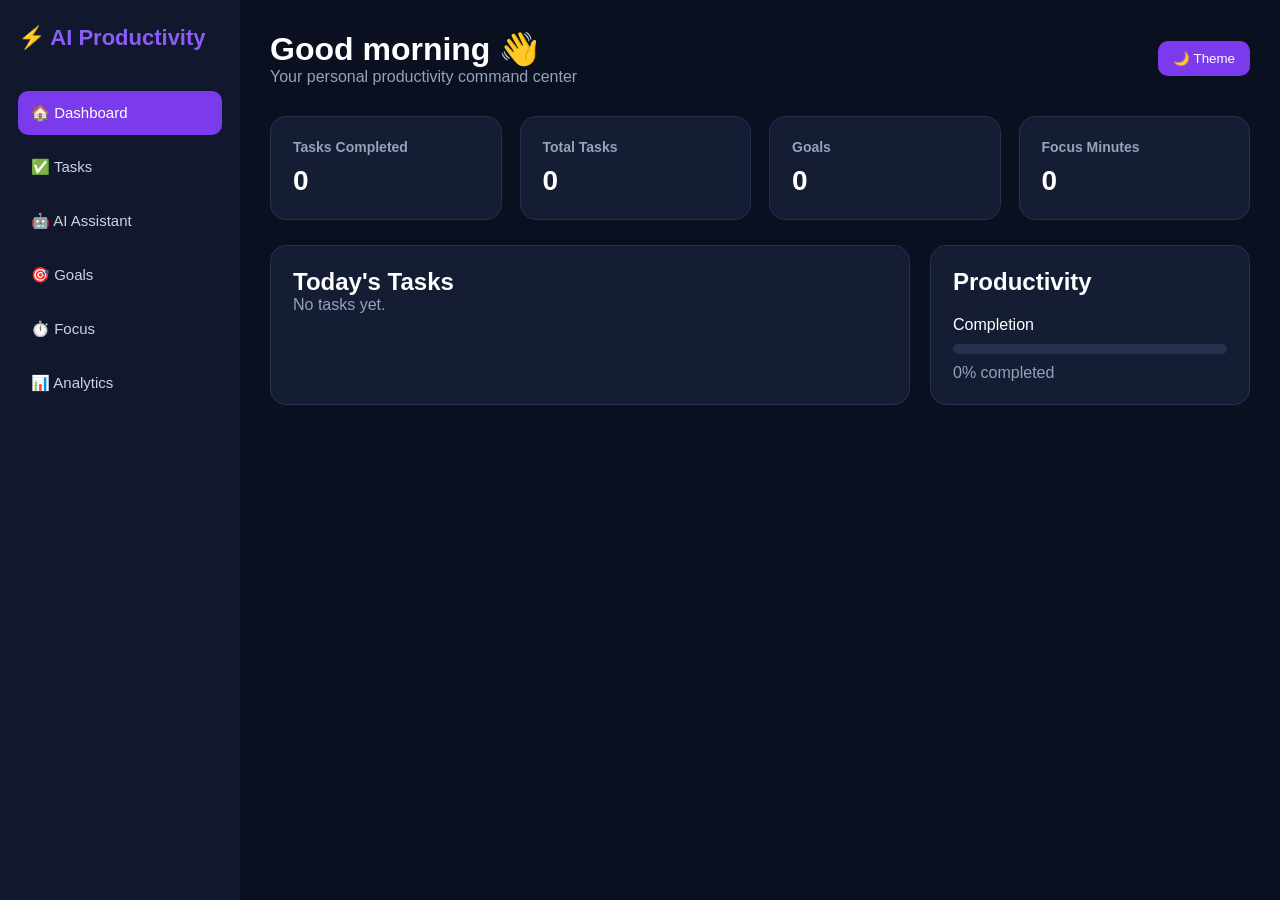
==== commit 96ff061b: "updated html" ====
--- a/index.html
+++ b/index.html
@@ -1,1631 +1,888 @@
 <!DOCTYPE html>
 <html lang="en">
 <head>
-    <meta charset="UTF-8">
-
-    <meta name="viewport" content="width=device-width, initial-scale=1.0">
-
-    <meta
-        name="description"
-        content="AI Productivity Platform — plan smarter, focus deeper, and achieve more with intelligent productivity tools."
-    >
-
-    <meta name="theme-color" content="#080b18">
-
-    <title>AI Productivity Platform | Work Smarter</title>
-
-    <!-- Google Font -->
-    <link rel="preconnect" href="https://fonts.googleapis.com">
-    <link rel="preconnect" href="https://fonts.gstatic.com" crossorigin>
-
-    <link
-        href="https://fonts.googleapis.com/css2?family=Inter:wght@400;500;600;700;800&family=Space+Grotesk:wght@400;500;600;700&display=swap"
-        rel="stylesheet"
-    >
-
-    <!-- Font Awesome Icons -->
-    <link
-        rel="stylesheet"
-        href="https://cdnjs.cloudflare.com/ajax/libs/font-awesome/6.5.2/css/all.min.css"
-    >
-
-    <!-- Main CSS -->
-    <link rel="stylesheet" href="style.css">
+<meta charset="UTF-8">
+<meta name="viewport" content="width=device-width,initial-scale=1.0">
+<title>AI Productivity Platform</title>
+
+<style>
+*{box-sizing:border-box;margin:0;padding:0}
+
+body{
+font-family:Arial,sans-serif;
+background:#0b1020;
+color:#fff;
+min-height:100vh;
+}
+
+.app{display:flex;min-height:100vh}
+
+.sidebar{
+width:240px;
+background:#11182d;
+padding:25px 18px;
+position:fixed;
+height:100vh;
+}
+
+.logo{
+font-size:22px;
+font-weight:bold;
+margin-bottom:35px;
+}
+
+.logo span{color:#8b5cf6}
+
+.nav button{
+width:100%;
+padding:13px;
+margin:5px 0;
+border:0;
+border-radius:10px;
+background:transparent;
+color:#cbd5e1;
+text-align:left;
+cursor:pointer;
+font-size:15px;
+}
+
+.nav button:hover,.nav button.active{
+background:#7c3aed;
+color:white;
+}
+
+.main{
+margin-left:240px;
+padding:30px;
+width:calc(100% - 240px);
+}
+
+header{
+display:flex;
+justify-content:space-between;
+align-items:center;
+margin-bottom:30px;
+}
+
+button{
+cursor:pointer;
+}
+
+.topbtn{
+padding:10px 15px;
+border:0;
+border-radius:10px;
+background:#7c3aed;
+color:white;
+}
+
+.page{display:none}
+.page.active{display:block}
+
+.cards{
+display:grid;
+grid-template-columns:repeat(4,1fr);
+gap:18px;
+margin-bottom:25px;
+}
+
+.card{
+background:#151d35;
+padding:22px;
+border-radius:16px;
+border:1px solid #26314e;
+}
+
+.card h3{
+font-size:14px;
+color:#94a3b8;
+margin-bottom:10px;
+}
+
+.card strong{
+font-size:28px;
+}
+
+.grid{
+display:grid;
+grid-template-columns:2fr 1fr;
+gap:20px;
+}
+
+.panel{
+background:#151d35;
+border:1px solid #26314e;
+border-radius:16px;
+padding:22px;
+margin-bottom:20px;
+}
+
+input,textarea,select{
+width:100%;
+padding:13px;
+margin:8px 0;
+border:1px solid #334155;
+border-radius:9px;
+background:#0f172a;
+color:white;
+}
+
+.primary{
+background:#7c3aed;
+border:0;
+padding:12px 18px;
+border-radius:9px;
+color:white;
+}
+
+.task{
+display:flex;
+justify-content:space-between;
+align-items:center;
+padding:14px;
+margin:10px 0;
+background:#0f172a;
+border-radius:10px;
+}
+
+.task.done{
+opacity:.55;
+text-decoration:line-through;
+}
+
+.badge{
+padding:5px 9px;
+border-radius:7px;
+background:#312e81;
+font-size:12px;
+}
+
+.timer{
+font-size:70px;
+text-align:center;
+margin:25px;
+}
+
+.center{text-align:center}
+
+.progress{
+height:10px;
+background:#26314e;
+border-radius:10px;
+overflow:hidden;
+margin-top:10px;
+}
+
+.progress div{
+height:100%;
+background:#8b5cf6;
+width:0%;
+}
+
+.ai-box{
+background:linear-gradient(135deg,#1e1b4b,#172554);
+padding:25px;
+border-radius:15px;
+}
+
+.message{
+padding:15px;
+background:#0f172a;
+border-radius:10px;
+margin:10px 0;
+line-height:1.5;
+}
+
+@media(max-width:800px){
+.sidebar{
+width:70px;
+padding:15px 8px;
+}
+.logo{font-size:0}
+.logo span{font-size:20px}
+.nav button{
+font-size:0;
+text-align:center;
+}
+.nav button:first-letter{font-size:20px}
+.main{
+margin-left:70px;
+width:calc(100% - 70px);
+padding:15px;
+}
+.cards{
+grid-template-columns:repeat(2,1fr);
+}
+.grid{
+grid-template-columns:1fr;
+}
+}
+</style>
 </head>
 
 <body>
 
-    <!-- ============================= -->
-    <!-- BACKGROUND EFFECTS -->
-    <!-- ============================= -->
-
-    <div class="background-glow glow-one"></div>
-    <div class="background-glow glow-two"></div>
-    <div class="background-grid"></div>
-
-
-    <!-- ============================= -->
-    <!-- NAVIGATION -->
-    <!-- ============================= -->
-
-    <header class="header">
-
-        <nav class="navbar container">
-
-            <!-- Logo -->
-            <a href="#home" class="logo">
-                <span class="logo-icon">
-                    <i class="fa-solid fa-bolt"></i>
-                </span>
-
-                <span>AI Productivity</span>
-            </a>
-
-
-            <!-- Desktop Navigation -->
-            <ul class="nav-links">
-
-                <li>
-                    <a href="#home" class="active">Home</a>
-                </li>
-
-                <li>
-                    <a href="#features">Features</a>
-                </li>
-
-                <li>
-                    <a href="#how-it-works">How It Works</a>
-                </li>
-
-                <li>
-                    <a href="#reviews">Reviews</a>
-                </li>
-
-            </ul>
-
-
-            <!-- Navigation Button -->
-            <a href="#start" class="nav-button">
-                Get Started
-                <i class="fa-solid fa-arrow-right"></i>
-            </a>
-
-
-            <!-- Mobile Menu Button -->
-            <button
-                class="menu-toggle"
-                id="menu-toggle"
-                aria-label="Open navigation menu"
-            >
-                <i class="fa-solid fa-bars"></i>
-            </button>
-
-        </nav>
-
-    </header>
-
-
-
-    <!-- ============================= -->
-    <!-- MOBILE NAVIGATION -->
-    <!-- ============================= -->
-
-    <div class="mobile-menu" id="mobile-menu">
-
-        <a href="#home">Home</a>
-
-        <a href="#features">Features</a>
-
-        <a href="#how-it-works">How It Works</a>
-
-        <a href="#reviews">Reviews</a>
-
-        <a href="auth.html">
-              Get Started
-        </a>
-    </div>
-
-
-
-    <!-- ============================= -->
-    <!-- MAIN CONTENT -->
-    <!-- ============================= -->
-
-    <main>
-
-
-        <!-- ============================= -->
-        <!-- HERO SECTION -->
-        <!-- ============================= -->
-
-        <section class="hero section" id="home">
-
-            <div class="container hero-container">
-
-
-                <!-- Hero Text -->
-                <div class="hero-content">
-
-                    <div class="eyebrow">
-
-                        <span class="eyebrow-dot"></span>
-
-                        AI-powered productivity
-
-                    </div>
-
-
-                    <h1>
-
-                        Turn your ideas
-
-                        <span class="gradient-text">
-                            into progress.
-                        </span>
-
-                    </h1>
-
-
-                    <p class="hero-description">
-
-                        Plan smarter, focus deeper, and achieve more.
-                        AI Productivity Platform brings intelligent planning,
-                        powerful automation, and meaningful insights into
-                        one beautiful workspace.
-
-                    </p>
-
-
-                    <!-- Hero Buttons -->
-                    <div class="hero-buttons">
-
-                        <a href="#start" class="primary-button">
-
-                            Start Creating
-
-                            <i class="fa-solid fa-arrow-right"></i>
-
-                        </a>
-
-
-                        <a href="#features" class="secondary-button">
-
-                            <span class="play-icon">
-                                <i class="fa-solid fa-play"></i>
-                            </span>
-
-                            Explore Features
-
-                        </a>
-
-                    </div>
-
-
-                    <!-- Trust -->
-                    <div class="hero-trust">
-
-                        <div class="avatar-stack">
-
-                            <div class="avatar avatar-one">
-                                A
-                            </div>
-
-                            <div class="avatar avatar-two">
-                                J
-                            </div>
-
-                            <div class="avatar avatar-three">
-                                R
-                            </div>
-
-                            <div class="avatar avatar-four">
-                                S
-                            </div>
-
-                        </div>
-
-
-                        <div class="trust-text">
-
-                            <div class="stars">
-
-                                <i class="fa-solid fa-star"></i>
-                                <i class="fa-solid fa-star"></i>
-                                <i class="fa-solid fa-star"></i>
-                                <i class="fa-solid fa-star"></i>
-                                <i class="fa-solid fa-star"></i>
-
-                            </div>
-
-                            <span>
-                                Trusted by productive minds
-                            </span>
-
-                        </div>
-
-                    </div>
-
-                </div>
-
-
-
-                <!-- ============================= -->
-                <!-- HERO DASHBOARD -->
-                <!-- ============================= -->
-
-                <div class="hero-visual">
-
-                    <div class="dashboard-glow"></div>
-
-
-                    <div class="dashboard-card">
-
-
-                        <!-- Dashboard Top -->
-                        <div class="dashboard-top">
-
-                            <div class="dashboard-brand">
-
-                                <div class="mini-logo">
-                                    <i class="fa-solid fa-bolt"></i>
-                                </div>
-
-                                <div>
-
-                                    <strong>
-                                        My Workspace
-                                    </strong>
-
-                                    <span>
-                                        Tuesday, 24 June
-                                    </span>
-
-                                </div>
-
-                            </div>
-
-
-                            <div class="dashboard-actions">
-
-                                <button aria-label="Notifications">
-                                    <i class="fa-regular fa-bell"></i>
-                                </button>
-
-                                <div class="profile-circle">
-                                    AP
-                                </div>
-
-                            </div>
-
-                        </div>
-
-
-
-                        <!-- Dashboard Welcome -->
-                        <div class="dashboard-welcome">
-
-                            <div>
-
-                                <span class="small-label">
-                                    YOUR PRODUCTIVITY
-                                </span>
-
-                                <h3>
-                                    Good morning, Alex 👋
-                                </h3>
-
-                                <p>
-                                    Let's make today count.
-                                </p>
-
-                            </div>
-
-
-                            <div class="productivity-score">
-
-                                <div class="score-ring">
-
-                                    <span>
-                                        87%
-                                    </span>
-
-                                </div>
-
-                            </div>
-
-                        </div>
-
-
-
-                        <!-- Dashboard Stats -->
-                        <div class="dashboard-stats">
-
-                            <div class="dashboard-stat">
-
-                                <span class="stat-icon purple">
-                                    <i class="fa-solid fa-list-check"></i>
-                                </span>
-
-                                <div>
-
-                                    <strong>18</strong>
-
-                                    <span>
-                                        Tasks completed
-                                    </span>
-
-                                </div>
-
-                            </div>
-
-
-                            <div class="dashboard-stat">
-
-                                <span class="stat-icon blue">
-                                    <i class="fa-solid fa-clock"></i>
-                                </span>
-
-                                <div>
-
-                                    <strong>6.4h</strong>
-
-                                    <span>
-                                        Focus time
-                                    </span>
-
-                                </div>
-
-                            </div>
-
-                        </div>
-
-
-
-                        <!-- Tasks -->
-                        <div class="dashboard-section-header">
-
-                            <div>
-
-                                <span class="small-label">
-                                    TODAY
-                                </span>
-
-                                <h4>
-                                    Priority tasks
-                                </h4>
-
-                            </div>
-
-                            <button class="more-button">
-                                <i class="fa-solid fa-ellipsis"></i>
-                            </button>
-
-                        </div>
-
-
-                        <div class="task-list">
-
-
-                            <!-- Task 1 -->
-                            <div class="task-item completed">
-
-                                <span class="task-check">
-                                    <i class="fa-solid fa-check"></i>
-                                </span>
-
-                                <div class="task-info">
-
-                                    <strong>
-                                        Review project strategy
-                                    </strong>
-
-                                    <span>
-                                        Completed
-                                    </span>
-
-                                </div>
-
-                                <span class="task-time">
-                                    09:30
-                                </span>
-
-                            </div>
-
-
-                            <!-- Task 2 -->
-                            <div class="task-item">
-
-                                <span class="task-check">
-                                    <i class="fa-solid fa-check"></i>
-                                </span>
-
-                                <div class="task-info">
-
-                                    <strong>
-                                        Design new dashboard
-                                    </strong>
-
-                                    <span>
-                                        In progress
-                                    </span>
-
-                                </div>
-
-                                <span class="task-time">
-                                    11:00
-                                </span>
-
-                            </div>
-
-
-                            <!-- Task 3 -->
-                            <div class="task-item">
-
-                                <span class="task-check">
-                                    <i class="fa-solid fa-check"></i>
-                                </span>
-
-                                <div class="task-info">
-
-                                    <strong>
-                                        Team brainstorming
-                                    </strong>
-
-                                    <span>
-                                        Upcoming
-                                    </span>
-
-                                </div>
-
-                                <span class="task-time">
-                                    14:30
-                                </span>
-
-                            </div>
-
-
-                        </div>
-
-
-
-                        <!-- AI Insight -->
-                        <div class="ai-insight">
-
-                            <div class="ai-icon">
-                                <i class="fa-solid fa-wand-magic-sparkles"></i>
-                            </div>
-
-                            <div>
-
-                                <strong>
-                                    AI Insight
-                                </strong>
-
-                                <p>
-                                    You're most productive between
-                                    9 AM and 12 PM. Schedule deep work
-                                    during this window.
-                                </p>
-
-                            </div>
-
-                        </div>
-
-
-                    </div>
-
-                </div>
-
-            </div>
-
-        </section>
-
-
-
-        <!-- ============================= -->
-        <!-- STATS SECTION -->
-        <!-- ============================= -->
-
-        <section class="stats-section">
-
-            <div class="container stats-grid">
-
-
-                <div class="stat-box">
-
-                    <strong>
-                        10K+
-                    </strong>
-
-                    <span>
-                        Productive users
-                    </span>
-
-                </div>
-
-
-                <div class="stat-box">
-
-                    <strong>
-                        95%
-                    </strong>
-
-                    <span>
-                        Productivity boost
-                    </span>
-
-                </div>
-
-
-                <div class="stat-box">
-
-                    <strong>
-                        50K+
-                    </strong>
-
-                    <span>
-                        Tasks completed
-                    </span>
-
-                </div>
-
-
-                <div class="stat-box">
-
-                    <strong>
-                        24/7
-                    </strong>
-
-                    <span>
-                        AI assistance
-                    </span>
-
-                </div>
-
-
-            </div>
-
-        </section>
-
-
-
-        <!-- ============================= -->
-        <!-- FEATURES SECTION -->
-        <!-- ============================= -->
-
-        <section class="features section" id="features">
-
-            <div class="container">
-
-
-                <!-- Section Heading -->
-                <div class="section-heading">
-
-                    <div class="eyebrow centered">
-
-                        <span class="eyebrow-dot"></span>
-
-                        Powerful features
-
-                    </div>
-
-
-                    <h2>
-                        Everything you need to
-                        <span class="gradient-text">
-                            do your best work.
-                        </span>
-                    </h2>
-
-
-                    <p>
-                        Intelligent tools designed around the way
-                        modern teams and individuals actually work.
-                    </p>
-
-                </div>
-
-
-
-                <!-- Feature Cards -->
-                <div class="features-grid">
-
-
-                    <!-- Feature 1 -->
-                    <article class="feature-card featured-card">
-
-                        <div class="feature-number">
-                            01
-                        </div>
-
-                        <div class="feature-icon purple-icon">
-                            <i class="fa-solid fa-brain"></i>
-                        </div>
-
-                        <h3>
-                            AI Task Planning
-                        </h3>
-
-                        <p>
-                            Turn overwhelming goals into clear,
-                            actionable tasks with intelligent AI
-                            planning.
-                        </p>
-
-                        <a href="#start" class="feature-link">
-
-                            Learn more
-
-                            <i class="fa-solid fa-arrow-right"></i>
-
-                        </a>
-
-                    </article>
-
-
-
-                    <!-- Feature 2 -->
-                    <article class="feature-card">
-
-                        <div class="feature-number">
-                            02
-                        </div>
-
-                        <div class="feature-icon blue-icon">
-                            <i class="fa-solid fa-bullseye"></i>
-                        </div>
-
-                        <h3>
-                            Smart Focus
-                        </h3>
-
-                        <p>
-                            Protect your attention with intelligent
-                            focus sessions and distraction-free
-                            workflows.
-                        </p>
-
-                        <a href="#start" class="feature-link">
-
-                            Learn more
-
-                            <i class="fa-solid fa-arrow-right"></i>
-
-                        </a>
-
-                    </article>
-
-
-
-                    <!-- Feature 3 -->
-                    <article class="feature-card">
-
-                        <div class="feature-number">
-                            03
-                        </div>
-
-                        <div class="feature-icon green-icon">
-                            <i class="fa-solid fa-chart-line"></i>
-                        </div>
-
-                        <h3>
-                            Progress Analytics
-                        </h3>
-
-                        <p>
-                            Understand your productivity patterns
-                            through simple and meaningful analytics.
-                        </p>
-
-                        <a href="#start" class="feature-link">
-
-                            Learn more
-
-                            <i class="fa-solid fa-arrow-right"></i>
-
-                        </a>
-
-                    </article>
-
-
-
-                    <!-- Feature 4 -->
-                    <article class="feature-card">
-
-                        <div class="feature-number">
-                            04
-                        </div>
-
-                        <div class="feature-icon orange-icon">
-                            <i class="fa-solid fa-wand-magic-sparkles"></i>
-                        </div>
-
-                        <h3>
-                            AI Assistant
-                        </h3>
-
-                        <p>
-                            Get personalized suggestions, summaries,
-                            ideas, and productivity recommendations
-                            whenever you need them.
-                        </p>
-
-                        <a href="#start" class="feature-link">
-
-                            Learn more
-
-                            <i class="fa-solid fa-arrow-right"></i>
-
-                        </a>
-
-                    </article>
-
-
-                </div>
-
-            </div>
-
-        </section>
-
-
-
-        <!-- ============================= -->
-        <!-- HOW IT WORKS -->
-        <!-- ============================= -->
-
-        <section class="how-it-works section" id="how-it-works">
-
-            <div class="container">
-
-
-                <div class="section-heading">
-
-                    <div class="eyebrow centered">
-
-                        <span class="eyebrow-dot"></span>
-
-                        Simple workflow
-
-                    </div>
-
-
-                    <h2>
-                        From idea to
-                        <span class="gradient-text">
-                            achievement.
-                        </span>
-                    </h2>
-
-
-                    <p>
-                        Three simple steps to transform the way
-                        you work every day.
-                    </p>
-
-                </div>
-
-
-
-                <div class="steps-grid">
-
-
-                    <!-- Step 1 -->
-                    <div class="step-card">
-
-                        <div class="step-top">
-
-                            <span class="step-number">
-                                01
-                            </span>
-
-                            <div class="step-icon">
-                                <i class="fa-solid fa-lightbulb"></i>
-                            </div>
-
-                        </div>
-
-                        <h3>
-                            Capture your ideas
-                        </h3>
-
-                        <p>
-                            Add goals, projects, tasks, or ideas
-                            without worrying about organization.
-                        </p>
-
-                    </div>
-
-
-
-                    <!-- Step 2 -->
-                    <div class="step-card">
-
-                        <div class="step-top">
-
-                            <span class="step-number">
-                                02
-                            </span>
-
-                            <div class="step-icon">
-                                <i class="fa-solid fa-wand-magic-sparkles"></i>
-                            </div>
-
-                        </div>
-
-                        <h3>
-                            Let AI organize
-                        </h3>
-
-                        <p>
-                            Our intelligent system turns your ideas
-                            into a focused and achievable plan.
-                        </p>
-
-                    </div>
-
-
-
-                    <!-- Step 3 -->
-                    <div class="step-card">
-
-                        <div class="step-top">
-
-                            <span class="step-number">
-                                03
-                            </span>
-
-                            <div class="step-icon">
-                                <i class="fa-solid fa-rocket"></i>
-                            </div>
-
-                        </div>
-
-                        <h3>
-                            Make progress
-                        </h3>
-
-                        <p>
-                            Focus on what matters, track your progress,
-                            and keep moving toward your goals.
-                        </p>
-
-                    </div>
-
-
-                </div>
-
-            </div>
-
-        </section>
-
-
-
-        <!-- ============================= -->
-        <!-- PRODUCTIVITY SHOWCASE -->
-        <!-- ============================= -->
-
-        <section class="showcase section">
-
-            <div class="container showcase-container">
-
-
-                <!-- Showcase Text -->
-                <div class="showcase-content">
-
-                    <div class="eyebrow">
-
-                        <span class="eyebrow-dot"></span>
-
-                        Your personal AI coach
-
-                    </div>
-
-
-                    <h2>
-                        Work with
-                        <span class="gradient-text">
-                            clarity.
-                        </span>
-                    </h2>
-
-
-                    <p>
-                        AI Productivity Platform learns from your
-                        workflow and helps you make better decisions
-                        about where to spend your time.
-                    </p>
-
-
-                    <ul class="check-list">
-
-                        <li>
-
-                            <span>
-                                <i class="fa-solid fa-check"></i>
-                            </span>
-
-                            Personalized daily planning
-
-                        </li>
-
-
-                        <li>
-
-                            <span>
-                                <i class="fa-solid fa-check"></i>
-                            </span>
-
-                            Intelligent task prioritization
-
-                        </li>
-
-
-                        <li>
-
-                            <span>
-                                <i class="fa-solid fa-check"></i>
-                            </span>
-
-                            Focus and productivity insights
-
-                        </li>
-
-
-                        <li>
-
-                            <span>
-                                <i class="fa-solid fa-check"></i>
-                            </span>
-
-                            Weekly performance summaries
-
-                        </li>
-
-                    </ul>
-
-
-                    <a href="#start" class="primary-button">
-
-                        Explore your workflow
-
-                        <i class="fa-solid fa-arrow-right"></i>
-
-                    </a>
-
-                </div>
-
-
-
-                <!-- Showcase Visual -->
-                <div class="showcase-visual">
-
-                    <div class="analytics-card">
-
-
-                        <div class="analytics-header">
-
-                            <div>
-
-                                <span class="small-label">
-                                    PRODUCTIVITY
-                                </span>
-
-                                <h3>
-                                    Weekly overview
-                                </h3>
-
-                            </div>
-
-                            <button class="period-button">
-                                This week
-                                <i class="fa-solid fa-chevron-down"></i>
-                            </button>
-
-                        </div>
-
-
-                        <!-- Chart -->
-                        <div class="chart">
-
-                            <div class="chart-labels">
-
-                                <span>100%</span>
-                                <span>75%</span>
-                                <span>50%</span>
-                                <span>25%</span>
-                                <span>0%</span>
-
-                            </div>
-
-
-                            <div class="chart-area">
-
-                                <div class="chart-grid-line"></div>
-                                <div class="chart-grid-line"></div>
-                                <div class="chart-grid-line"></div>
-                                <div class="chart-grid-line"></div>
-
-
-                                <div class="chart-bars">
-
-                                    <div class="bar-wrapper">
-
-                                        <div class="bar bar-1"></div>
-
-                                        <span>
-                                            Mon
-                                        </span>
-
-                                    </div>
-
-
-                                    <div class="bar-wrapper">
-
-                                        <div class="bar bar-2"></div>
-
-                                        <span>
-                                            Tue
-                                        </span>
-
-                                    </div>
-
-
-                                    <div class="bar-wrapper">
-
-                                        <div class="bar bar-3"></div>
-
-                                        <span>
-                                            Wed
-                                        </span>
-
-                                    </div>
-
-
-                                    <div class="bar-wrapper">
-
-                                        <div class="bar bar-4"></div>
-
-                                        <span>
-                                            Thu
-                                        </span>
-
-                                    </div>
-
-
-                                    <div class="bar-wrapper">
-
-                                        <div class="bar bar-5"></div>
-
-                                        <span>
-                                            Fri
-                                        </span>
-
-                                    </div>
-
-
-                                    <div class="bar-wrapper">
-
-                                        <div class="bar bar-6"></div>
-
-                                        <span>
-                                            Sat
-                                        </span>
-
-                                    </div>
-
-
-                                    <div class="bar-wrapper">
-
-                                        <div class="bar bar-7"></div>
-
-                                        <span>
-                                            Sun
-                                        </span>
-
-                                    </div>
-
-                                </div>
-
-                            </div>
-
-                        </div>
-
-
-                        <!-- Analytics Footer -->
-                        <div class="analytics-footer">
-
-                            <div>
-
-                                <span>
-                                    Average focus
-                                </span>
-
-                                <strong>
-                                    82%
-                                </strong>
-
-                            </div>
-
-
-                            <div>
-
-                                <span>
-                                    vs last week
-                                </span>
-
-                                <strong class="positive">
-                                    +14.8%
-                                </strong>
-
-                            </div>
-
-                        </div>
-
-                    </div>
-
-
-                    <!-- Floating AI Card -->
-                    <div class="floating-ai-card">
-
-                        <div class="floating-ai-icon">
-
-                            <i class="fa-solid fa-sparkles"></i>
-
-                        </div>
-
-                        <div>
-
-                            <strong>
-                                Great momentum!
-                            </strong>
-
-                            <span>
-                                You're 14% more productive
-                                this week.
-                            </span>
-
-                        </div>
-
-                    </div>
-
-                </div>
-
-            </div>
-
-        </section>
-
-
-
-        <!-- ============================= -->
-        <!-- TESTIMONIALS -->
-        <!-- ============================= -->
-
-        <section class="reviews section" id="reviews">
-
-            <div class="container">
-
-
-                <div class="section-heading">
-
-                    <div class="eyebrow centered">
-
-                        <span class="eyebrow-dot"></span>
-
-                        User stories
-
-                    </div>
-
-
-                    <h2>
-                        Loved by people who
-                        <span class="gradient-text">
-                            get things done.
-                        </span>
-                    </h2>
-
-
-                    <p>
-                        See how AI-powered productivity can change
-                        the way you work.
-                    </p>
-
-                </div>
-
-
-
-                <div class="reviews-grid">
-
-
-                    <!-- Review 1 -->
-                    <article class="review-card">
-
-                        <div class="quote-icon">
-                            <i class="fa-solid fa-quote-left"></i>
-                        </div>
-
-
-                        <div class="review-stars">
-
-                            <i class="fa-solid fa-star"></i>
-                            <i class="fa-solid fa-star"></i>
-                            <i class="fa-solid fa-star"></i>
-                            <i class="fa-solid fa-star"></i>
-                            <i class="fa-solid fa-star"></i>
-
-                        </div>
-
-
-                        <p class="review-text">
-
-                            "It completely changed how I plan my
-                            work. Instead of spending an hour organizing
-                            my tasks, I can start working in minutes."
-
-                        </p>
-
-
-                        <div class="review-author">
-
-                            <div class="author-avatar">
-                                AR
-                            </div>
-
-                            <div>
-
-                                <strong>
-                                    Alex Rivera
-                                </strong>
-
-                                <span>
-                                    Product Designer
-                                </span>
-
-                            </div>
-
-                        </div>
-
-                    </article>
-
-
-
-                    <!-- Review 2 -->
-                    <article class="review-card featured-review">
-
-                        <div class="quote-icon">
-                            <i class="fa-solid fa-quote-left"></i>
-                        </div>
-
-
-                        <div class="review-stars">
-
-                            <i class="fa-solid fa-star"></i>
-                            <i class="fa-solid fa-star"></i>
-                            <i class="fa-solid fa-star"></i>
-                            <i class="fa-solid fa-star"></i>
-                            <i class="fa-solid fa-star"></i>
-
-                        </div>
-
-
-                        <p class="review-text">
-
-                            "The AI insights are incredibly useful.
-                            I finally understand when I work best
-                            and where my time is actually going."
-
-                        </p>
-
-
-                        <div class="review-author">
-
-                            <div class="author-avatar">
-                                JM
-                            </div>
-
-                            <div>
-
-                                <strong>
-                                    Jordan Miller
-                                </strong>
-
-                                <span>
-                                    Startup Founder
-                                </span>
-
-                            </div>
-
-                        </div>
-
-                    </article>
-
-
-
-                    <!-- Review 3 -->
-                    <article class="review-card">
-
-                        <div class="quote-icon">
-                            <i class="fa-solid fa-quote-left"></i>
-                        </div>
-
-
-                        <div class="review-stars">
-
-                            <i class="fa-solid fa-star"></i>
-                            <i class="fa-solid fa-star"></i>
-                            <i class="fa-solid fa-star"></i>
-                            <i class="fa-solid fa-star"></i>
-                            <i class="fa-solid fa-star"></i>
-
-                        </div>
-
-
-                        <p class="review-text">
-
-                            "Beautiful, simple, and genuinely useful.
-                            It feels less like another productivity
-                            app and more like having a personal coach."
-
-                        </p>
-
-
-                        <div class="review-author">
-
-                            <div class="author-avatar">
-                                SK
-                            </div>
-
-                            <div>
-
-                                <strong>
-                                    Sam Kim
-                                </strong>
-
-                                <span>
-                                    Creative Director
-                                </span>
-
-                            </div>
-
-                        </div>
-
-                    </article>
-
-
-                </div>
-
-            </div>
-
-        </section>
-
-
-
-        <!-- ============================= -->
-        <!-- CTA SECTION -->
-        <!-- ============================= -->
-
-        <section class="cta section" id="start">
-
-            <div class="container">
-
-                <div class="cta-card">
-
-
-                    <div class="cta-glow"></div>
-
-
-                    <div class="cta-content">
-
-                        <div class="cta-icon">
-
-                            <i class="fa-solid fa-wand-magic-sparkles"></i>
-
-                        </div>
-
-
-                        <h2>
-                            Your best work
-                            <span class="gradient-text">
-                                starts today.
-                            </span>
-                        </h2>
-
-
-                        <p>
-                            Stop managing your productivity.
-                            Start improving it.
-                        </p>
-
-
-                        <a href="#home" class="primary-button cta-button">
-
-                            Start Your Journey
-
-                            <i class="fa-solid fa-arrow-right"></i>
-
-                        </a>
-
-
-                        <span class="cta-note">
-                            No credit card required
-                        </span>
-
-                    </div>
-
-                </div>
-
-            </div>
-
-        </section>
-
-
-    </main>
-
-
-
-    <!-- ============================= -->
-    <!-- FOOTER -->
-    <!-- ============================= -->
-
-    <footer class="footer">
-
-        <div class="container">
-
-
-            <div class="footer-main">
-
-
-                <!-- Footer Brand -->
-                <div class="footer-brand">
-
-                    <a href="#home" class="logo">
-
-                        <span class="logo-icon">
-                            <i class="fa-solid fa-bolt"></i>
-                        </span>
-
-                        <span>
-                            AI Productivity
-                        </span>
-
-                    </a>
-
-
-                    <p>
-                        Plan smarter. Focus deeper.
-                        Achieve more.
-                    </p>
-
-
-                    <div class="social-links">
-
-                        <a href="#" aria-label="Twitter">
-                            <i class="fa-brands fa-x-twitter"></i>
-                        </a>
-
-                        <a href="#" aria-label="LinkedIn">
-                            <i class="fa-brands fa-linkedin-in"></i>
-                        </a>
-
-                        <a href="#" aria-label="GitHub">
-                            <i class="fa-brands fa-github"></i>
-                        </a>
-
-                        <a href="#" aria-label="Instagram">
-                            <i class="fa-brands fa-instagram"></i>
-                        </a>
-
-                    </div>
-
-                </div>
-
-
-
-                <!-- Footer Links -->
-                <div class="footer-links-column">
-
-                    <h4>
-                        Product
-                    </h4>
-
-                    <a href="#features">
-                        Features
-                    </a>
-
-                    <a href="#how-it-works">
-                        How It Works
-                    </a>
-
-                    <a href="#start">
-                        Get Started
-                    </a>
-
-                </div>
-
-
-
-                <div class="footer-links-column">
-
-                    <h4>
-                        Company
-                    </h4>
-
-                    <a href="#home">
-                        About
-                    </a>
-
-                    <a href="#reviews">
-                        Reviews
-                    </a>
-
-                    <a href="#start">
-                        Contact
-                    </a>
-
-                </div>
-
-
-
-                <div class="footer-links-column">
-
-                    <h4>
-                        Resources
-                    </h4>
-
-                    <a href="#start">
-                        Help Center
-                    </a>
-
-                    <a href="#start">
-                        Documentation
-                    </a>
-
-                    <a href="#start">
-                        Privacy
-                    </a>
-
-                </div>
-
-
-            </div>
-
-
-
-            <!-- Footer Bottom -->
-            <div class="footer-bottom">
-
-                <p>
-                    © 2026 AI Productivity Platform.
-                    All rights reserved.
-                </p>
-
-
-                <div>
-
-                    <span>
-                        Built with
-                    </span>
-
-                    <i class="fa-solid fa-heart"></i>
-
-                    <span>
-                        using HTML, CSS & JavaScript
-                    </span>
-
-                </div>
-
-            </div>
-
-        </div>
-
-    </footer>
-
-
-
-    <!-- ============================= -->
-    <!-- JAVASCRIPT -->
-    <!-- ============================= -->
-
-    <script src="script.js"></script>
+<div class="app">
+
+<aside class="sidebar">
+
+<div class="logo">
+⚡ <span>AI Productivity</span>
+</div>
+
+<div class="nav">
+
+<button class="active" onclick="showPage('dashboard',this)">🏠 Dashboard</button>
+
+<button onclick="showPage('tasks',this)">✅ Tasks</button>
+
+<button onclick="showPage('ai',this)">🤖 AI Assistant</button>
+
+<button onclick="showPage('goals',this)">🎯 Goals</button>
+
+<button onclick="showPage('focus',this)">⏱️ Focus</button>
+
+<button onclick="showPage('analytics',this)">📊 Analytics</button>
+
+</div>
+
+</aside>
+
+
+<main class="main">
+
+<header>
+
+<div>
+<h1 id="title">Good morning 👋</h1>
+<p style="color:#94a3b8">Your personal productivity command center</p>
+</div>
+
+<button class="topbtn" onclick="toggleTheme()">🌙 Theme</button>
+
+</header>
+
+
+<!-- DASHBOARD -->
+
+<section id="dashboard" class="page active">
+
+<div class="cards">
+
+<div class="card">
+<h3>Tasks Completed</h3>
+<strong id="completed">0</strong>
+</div>
+
+<div class="card">
+<h3>Total Tasks</h3>
+<strong id="total">0</strong>
+</div>
+
+<div class="card">
+<h3>Goals</h3>
+<strong id="goalCount">0</strong>
+</div>
+
+<div class="card">
+<h3>Focus Minutes</h3>
+<strong id="focusTotal">0</strong>
+</div>
+
+</div>
+
+<div class="grid">
+
+<div class="panel">
+
+<h2>Today's Tasks</h2>
+
+<div id="dashboardTasks"></div>
+
+</div>
+
+<div class="panel">
+
+<h2>Productivity</h2>
+
+<p style="margin-top:20px">Completion</p>
+
+<div class="progress">
+<div id="progressBar"></div>
+</div>
+
+<p id="progressText" style="margin-top:10px;color:#94a3b8">0%</p>
+
+</div>
+
+</div>
+
+</section>
+
+
+<!-- TASKS -->
+
+<section id="tasks" class="page">
+
+<div class="panel">
+
+<h2>Task Manager</h2>
+
+<input id="taskInput" placeholder="What do you need to accomplish?">
+
+<select id="priority">
+<option>High</option>
+<option selected>Medium</option>
+<option>Low</option>
+</select>
+
+<button class="primary" onclick="addTask()">+ Add Task</button>
+
+</div>
+
+<div class="panel">
+
+<h2>Your Tasks</h2>
+
+<div id="taskList"></div>
+
+</div>
+
+</section>
+
+
+<!-- AI -->
+
+<section id="ai" class="page">
+
+<div class="ai-box">
+
+<h2>🤖 AI Productivity Assistant</h2>
+
+<p style="margin:12px 0;color:#cbd5e1">
+Tell me what you want to accomplish and I'll turn it into actionable steps.
+</p>
+
+<textarea id="aiInput" rows="5"
+placeholder="Example: I need to prepare my hackathon project by Friday..."></textarea>
+
+<button class="primary" onclick="generateAI()">Generate Plan</button>
+
+<div id="aiOutput"></div>
+
+</div>
+
+</section>
+
+
+<!-- GOALS -->
+
+<section id="goals" class="page">
+
+<div class="panel">
+
+<h2>🎯 Goals</h2>
+
+<input id="goalInput" placeholder="Enter a goal">
+
+<button class="primary" onclick="addGoal()">Add Goal</button>
+
+</div>
+
+<div class="panel">
+
+<div id="goalList"></div>
+
+</div>
+
+</section>
+
+
+<!-- FOCUS -->
+
+<section id="focus" class="page">
+
+<div class="panel center">
+
+<h2>⏱️ Focus Mode</h2>
+
+<div class="timer" id="timer">25:00</div>
+
+<button class="primary" onclick="startTimer()">▶ Start</button>
+
+<button class="primary" onclick="pauseTimer()">⏸ Pause</button>
+
+<button class="primary" onclick="resetTimer()">↻ Reset</button>
+
+</div>
+
+</section>
+
+
+<!-- ANALYTICS -->
+
+<section id="analytics" class="page">
+
+<div class="cards">
+
+<div class="card">
+<h3>Completion Rate</h3>
+<strong id="analyticsRate">0%</strong>
+</div>
+
+<div class="card">
+<h3>Completed Tasks</h3>
+<strong id="analyticsCompleted">0</strong>
+</div>
+
+<div class="card">
+<h3>Focus Sessions</h3>
+<strong id="analyticsFocus">0</strong>
+</div>
+
+</div>
+
+<div class="panel">
+
+<h2>📈 Productivity Overview</h2>
+
+<p style="margin-top:20px">
+Your productivity data is stored locally in your browser.
+</p>
+
+<div class="progress">
+<div id="analyticsBar"></div>
+</div>
+
+</div>
+
+</section>
+
+</main>
+</div>
+
+
+<script>
+
+let tasks=JSON.parse(localStorage.getItem("tasks")||"[]");
+
+let goals=JSON.parse(localStorage.getItem("goals")||"[]");
+
+let focusMinutes=Number(localStorage.getItem("focusMinutes")||0);
+
+let timerSeconds=1500;
+
+let timerInterval=null;
+
+
+function save(){
+
+localStorage.setItem("tasks",JSON.stringify(tasks));
+
+localStorage.setItem("goals",JSON.stringify(goals));
+
+localStorage.setItem("focusMinutes",focusMinutes);
+
+update();
+
+}
+
+
+function showPage(id,btn){
+
+document.querySelectorAll(".page").forEach(p=>p.classList.remove("active"));
+
+document.getElementById(id).classList.add("active");
+
+document.querySelectorAll(".nav button").forEach(b=>b.classList.remove("active"));
+
+btn.classList.add("active");
+
+}
+
+
+function addTask(){
+
+let input=document.getElementById("taskInput");
+
+let text=input.value.trim();
+
+if(!text)return;
+
+tasks.push({
+
+id:Date.now(),
+
+text:text,
+
+priority:document.getElementById("priority").value,
+
+done:false
+
+});
+
+input.value="";
+
+save();
+
+}
+
+
+function toggleTask(id){
+
+let task=tasks.find(t=>t.id===id);
+
+if(task)task.done=!task.done;
+
+save();
+
+}
+
+
+function deleteTask(id){
+
+tasks=tasks.filter(t=>t.id!==id);
+
+save();
+
+}
+
+
+function addGoal(){
+
+let input=document.getElementById("goalInput");
+
+let text=input.value.trim();
+
+if(!text)return;
+
+goals.push({
+
+id:Date.now(),
+
+text:text,
+
+done:false
+
+});
+
+input.value="";
+
+save();
+
+}
+
+
+function completeGoal(id){
+
+let goal=goals.find(g=>g.id===id);
+
+if(goal)goal.done=!goal.done;
+
+save();
+
+}
+
+
+function generateAI(){
+
+let input=document.getElementById("aiInput").value.trim();
+
+let output=document.getElementById("aiOutput");
+
+if(!input){
+
+output.innerHTML="<div class='message'>Please describe your goal first.</div>";
+
+return;
+
+}
+
+output.innerHTML=`
+
+<div class="message">
+
+<h3>✨ AI Generated Productivity Plan</h3>
+
+<p style="margin-top:10px">
+Based on your objective:
+<strong>${escapeHTML(input)}</strong>
+</p>
+
+<br>
+
+<p>1️⃣ Break the objective into smaller milestones.</p>
+
+<p>2️⃣ Identify the most important task and complete it first.</p>
+
+<p>3️⃣ Schedule a focused 25-minute work session.</p>
+
+<p>4️⃣ Remove distractions during the session.</p>
+
+<p>5️⃣ Review your progress and create the next task.</p>
+
+<br>
+
+<button class="primary" onclick="createAITask()">
+Add as Task
+</button>
+
+</div>`;
+
+}
+
+
+function createAITask(){
+
+let input=document.getElementById("aiInput").value.trim();
+
+if(!input)return;
+
+tasks.push({
+
+id:Date.now(),
+
+text:input,
+
+priority:"High",
+
+done:false
+
+});
+
+save();
+
+alert("AI plan added to your tasks!");
+
+}
+
+
+function escapeHTML(str){
+
+return str.replace(/[&<>"']/g,function(m){
+
+return({
+
+"&":"&amp;",
+"<":"&lt;",
+">":"&gt;",
+'"':"&quot;",
+"'":"&#039;"
+
+})[m];
+
+});
+
+}
+
+
+function update(){
+
+let completed=tasks.filter(t=>t.done).length;
+
+let total=tasks.length;
+
+let percent=total?Math.round(completed/total*100):0;
+
+
+document.getElementById("completed").textContent=completed;
+
+document.getElementById("total").textContent=total;
+
+document.getElementById("goalCount").textContent=goals.length;
+
+document.getElementById("focusTotal").textContent=focusMinutes;
+
+
+document.getElementById("progressBar").style.width=percent+"%";
+
+document.getElementById("progressText").textContent=percent+"% completed";
+
+
+document.getElementById("analyticsRate").textContent=percent+"%";
+
+document.getElementById("analyticsCompleted").textContent=completed;
+
+document.getElementById("analyticsFocus").textContent=focusMinutes;
+
+document.getElementById("analyticsBar").style.width=percent+"%";
+
+
+renderTasks();
+
+renderGoals();
+
+}
+
+
+function renderTasks(){
+
+let html="";
+
+if(tasks.length===0){
+
+html="<p style='color:#94a3b8'>No tasks yet. Add your first task!</p>";
+
+}
+
+tasks.forEach(t=>{
+
+html+=`
+
+<div class="task ${t.done?"done":""}">
+
+<div>
+
+<strong>${escapeHTML(t.text)}</strong>
+
+<br>
+
+<span class="badge">${t.priority}</span>
+
+</div>
+
+<div>
+
+<button onclick="toggleTask(${t.id})">✓</button>
+
+<button onclick="deleteTask(${t.id})">🗑️</button>
+
+</div>
+
+</div>`;
+
+});
+
+
+document.getElementById("taskList").innerHTML=html;
+
+document.getElementById("dashboardTasks").innerHTML=
+
+tasks.slice(0,5).map(t=>`
+
+<div class="task ${t.done?"done":""}">
+
+<span>${escapeHTML(t.text)}</span>
+
+<button onclick="toggleTask(${t.id})">✓</button>
+
+</div>
+
+`).join("") || "<p style='color:#94a3b8'>No tasks yet.</p>";
+
+}
+
+
+function renderGoals(){
+
+let html="";
+
+goals.forEach(g=>{
+
+html+=`
+
+<div class="task ${g.done?"done":""}">
+
+<span>🎯 ${escapeHTML(g.text)}</span>
+
+<button onclick="completeGoal(${g.id})">✓</button>
+
+</div>`;
+
+});
+
+
+document.getElementById("goalList").innerHTML=
+
+html||"<p style='color:#94a3b8'>No goals yet.</p>";
+
+}
+
+
+function startTimer(){
+
+if(timerInterval)return;
+
+timerInterval=setInterval(()=>{
+
+if(timerSeconds>0){
+
+timerSeconds--;
+
+displayTimer();
+
+}else{
+
+clearInterval(timerInterval);
+
+timerInterval=null;
+
+focusMinutes+=25;
+
+save();
+
+alert("🎉 Focus session completed!");
+
+}
+
+},1000);
+
+}
+
+
+function pauseTimer(){
+
+clearInterval(timerInterval);
+
+timerInterval=null;
+
+}
+
+
+function resetTimer(){
+
+pauseTimer();
+
+timerSeconds=1500;
+
+displayTimer();
+
+}
+
+
+function displayTimer(){
+
+let m=Math.floor(timerSeconds/60);
+
+let s=timerSeconds%60;
+
+document.getElementById("timer").textContent=
+
+String(m).padStart(2,"0")+":"+
+
+String(s).padStart(2,"0");
+
+}
+
+
+function toggleTheme(){
+
+document.body.style.background=
+
+document.body.style.background==="white"?"#0b1020":"white";
+
+document.body.style.color=
+
+document.body.style.color==="rgb(0, 0, 0)"?"white":"#000";
+
+}
+
+
+update();
+
+displayTimer();
+
+</script>
 
 </body>
-</html>+</html>
